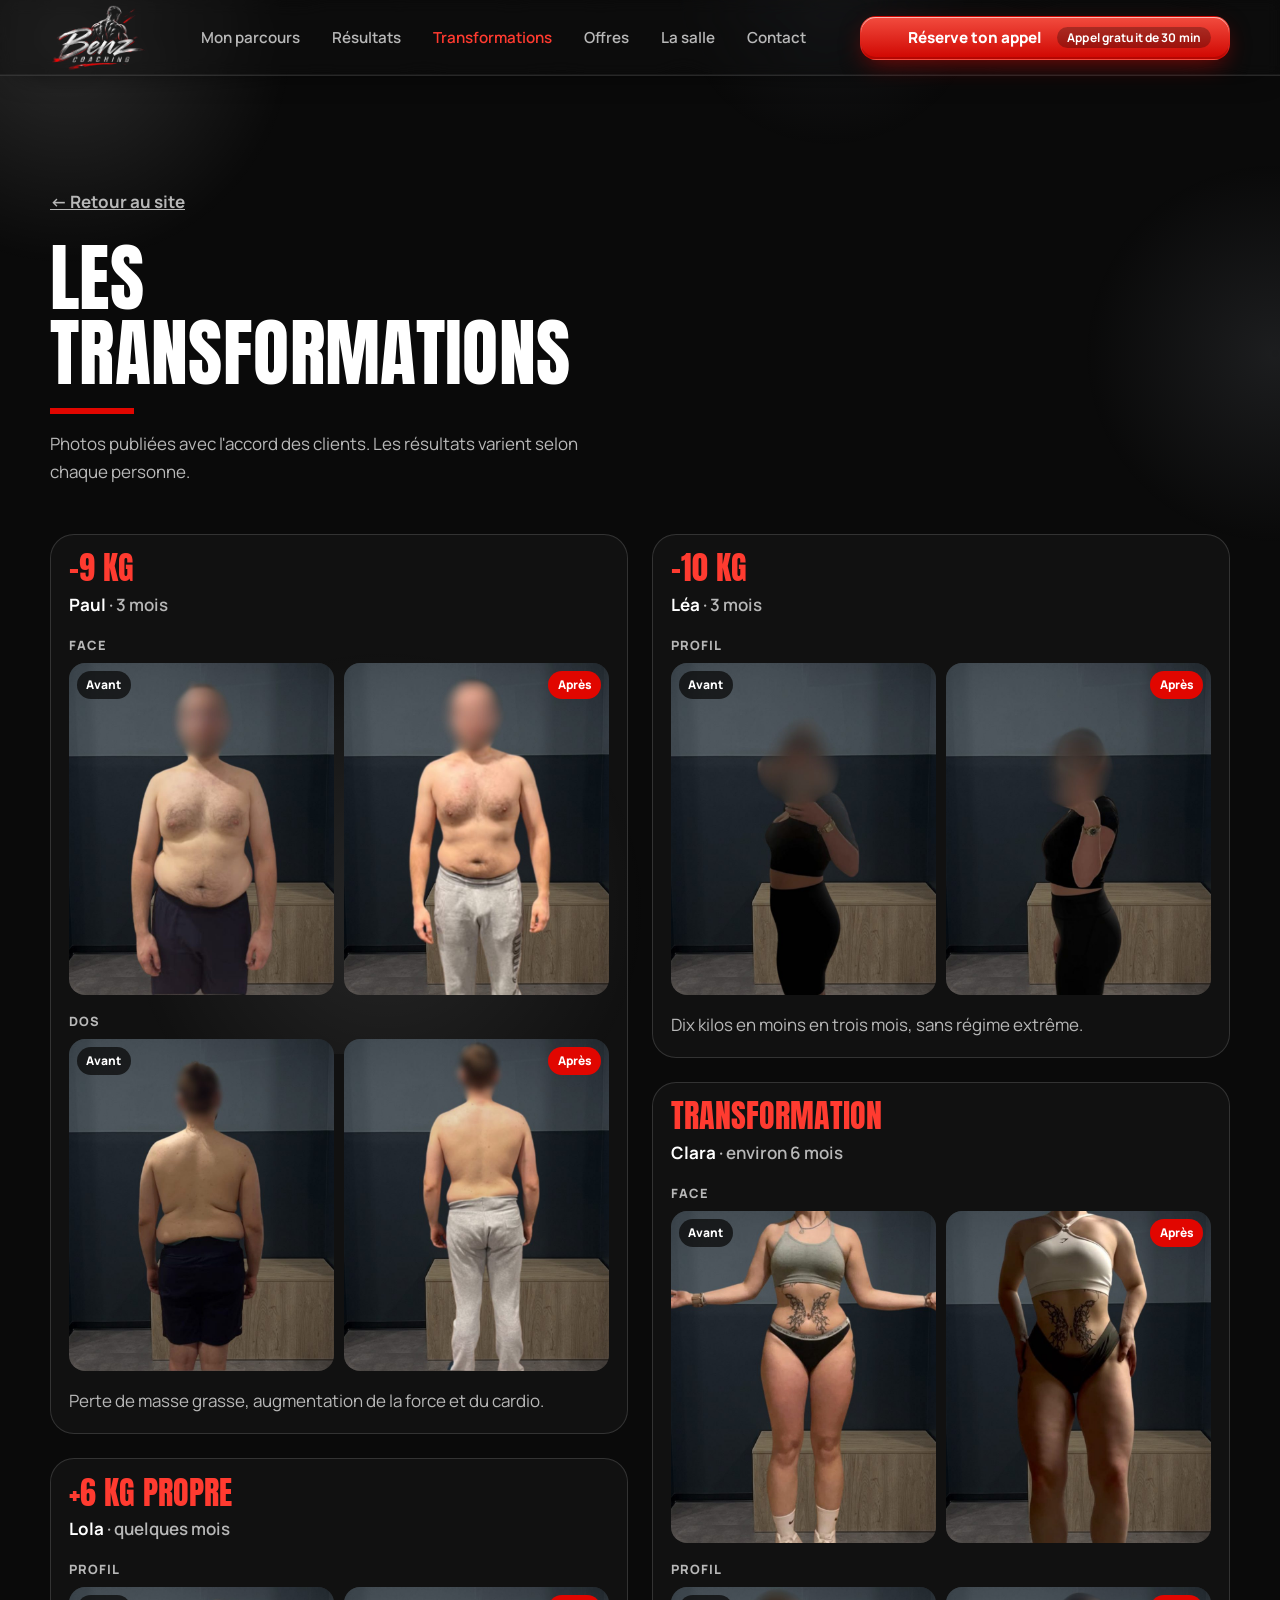
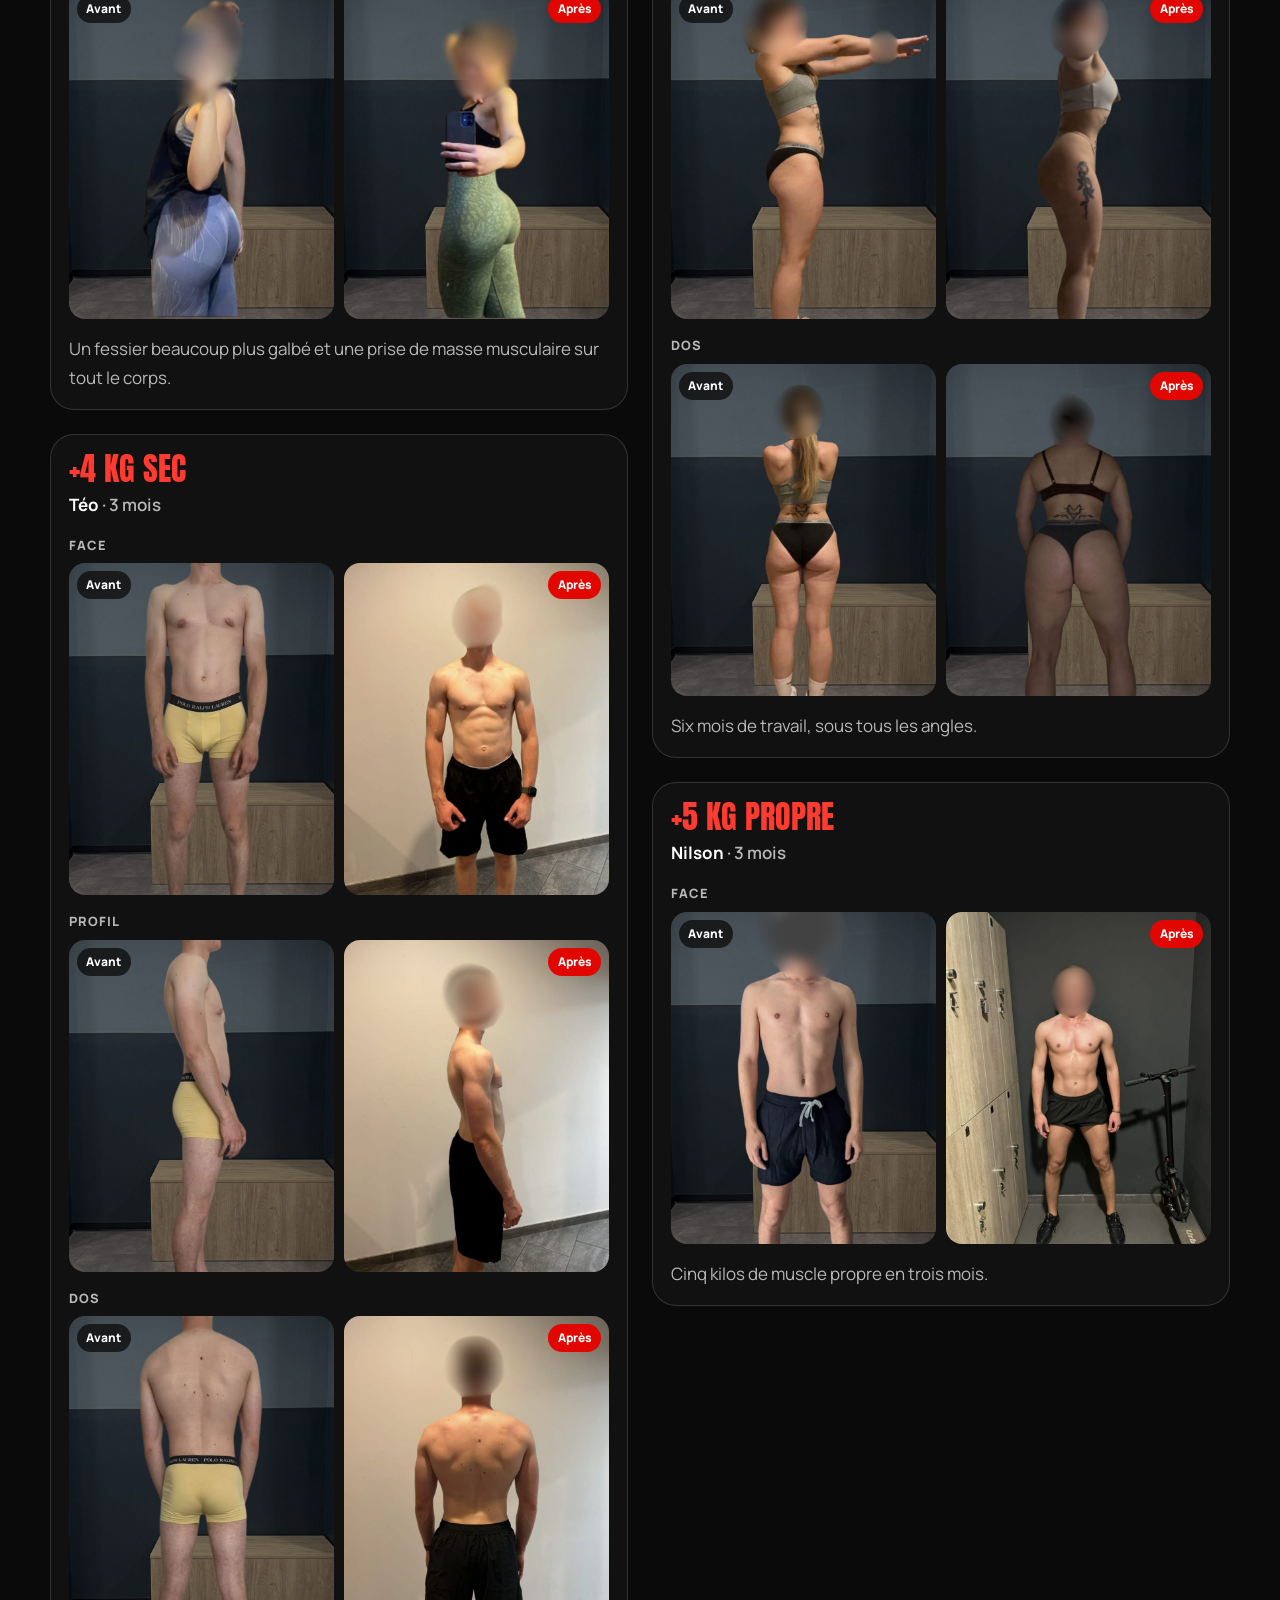
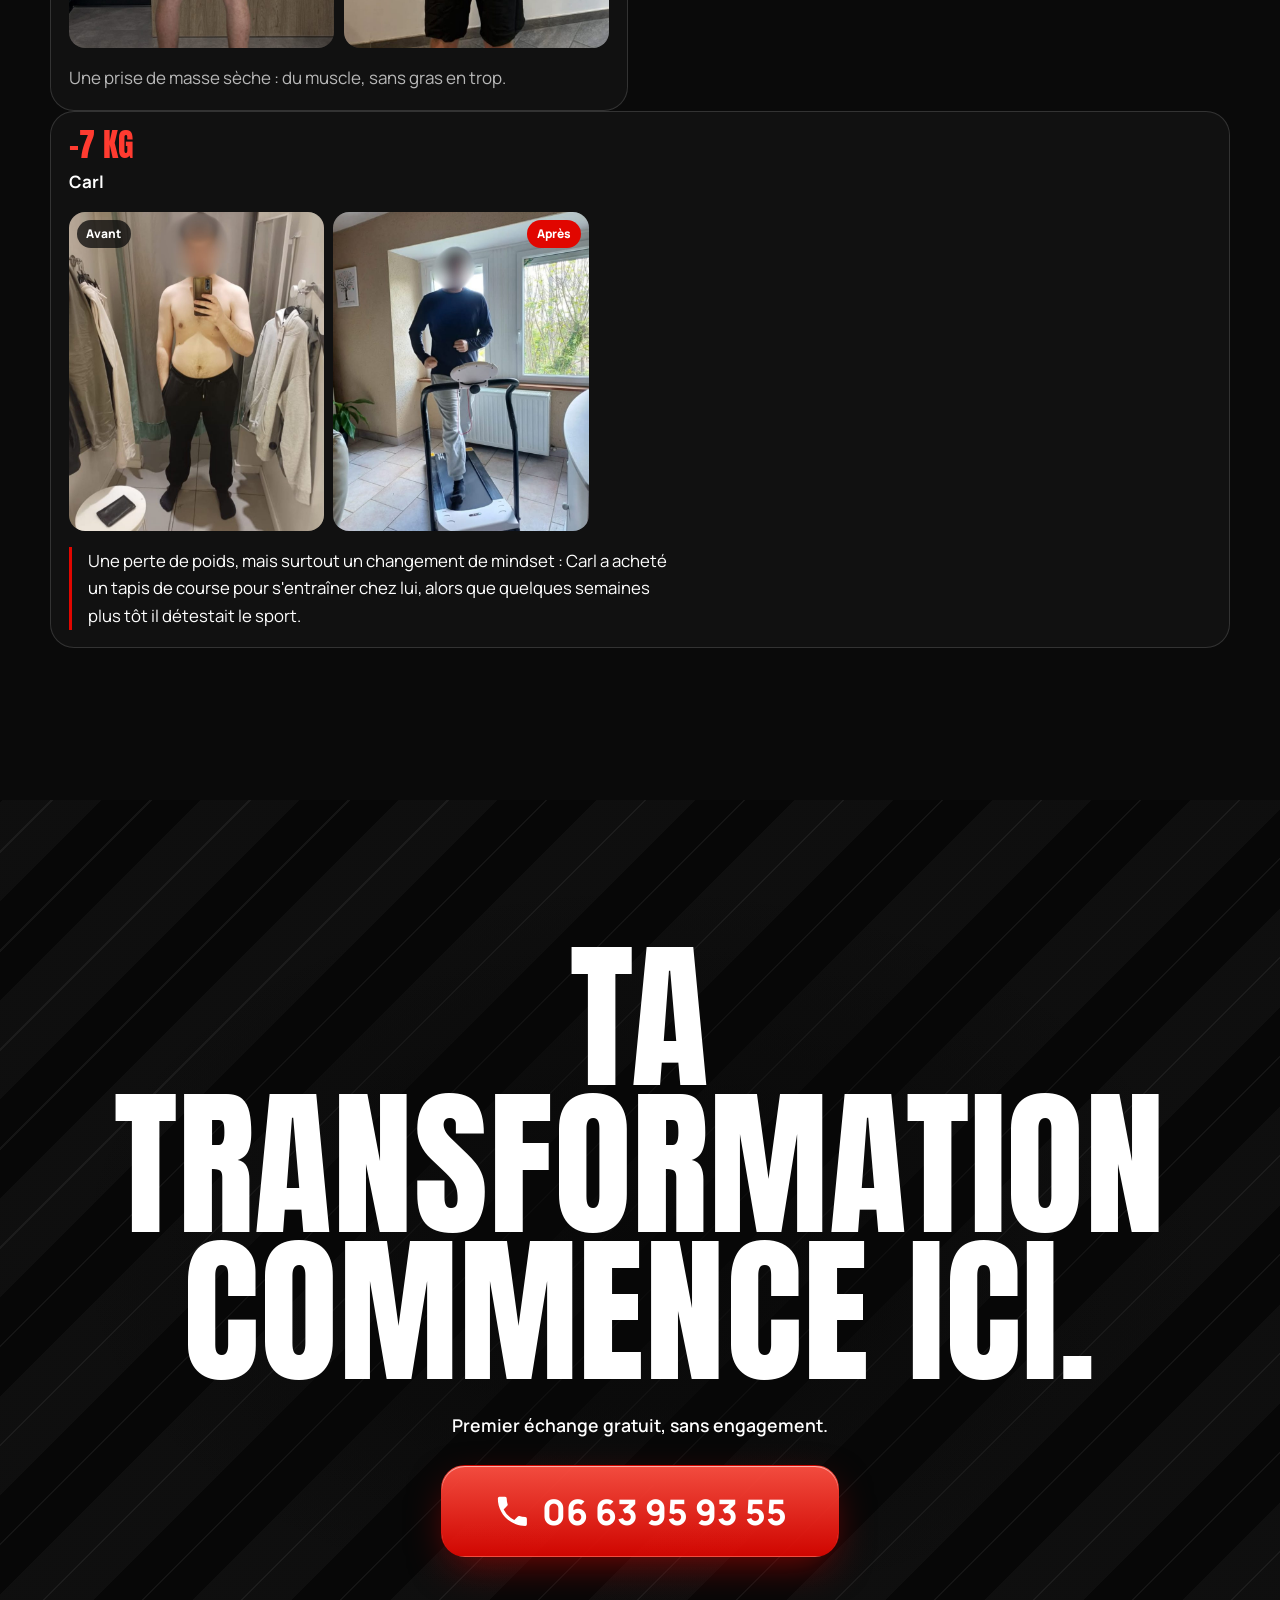
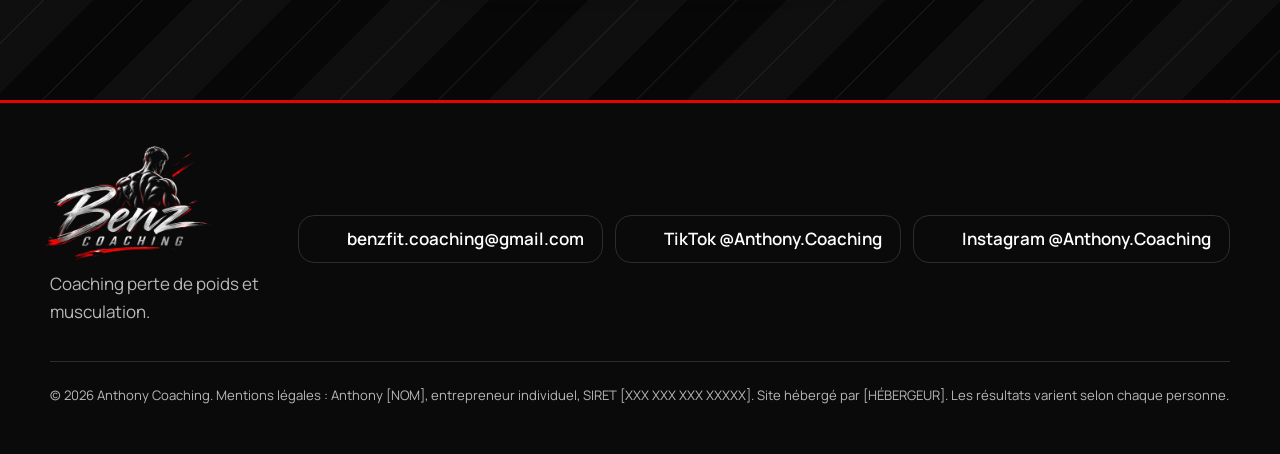
==== transformations.html @ 9894f6de "Ajoute la page Transformations, 4 sliders sur l'accueil et le lien dans le menu Co-Authored-By: Clau" ====
<!DOCTYPE html>
<html lang="fr">
<head>
  <meta charset="utf-8">
  <meta name="viewport" content="width=device-width, initial-scale=1, viewport-fit=cover">

  <!-- ============================================================
       TODO (PERSONNALISATION) — où modifier quoi :
       1. Téléphone, handles réseaux, chiffres, nom de domaine : js/main.js (objet CONFIG)
          + les liens tel: de ce fichier contiennent +33663959355 (rechercher/remplacer).
       2. Textes, avis, offres, prix : ce fichier, blocs marqués "TODO".
       3. Couleurs / polices : variables en haut de css/style.css.
       ============================================================ -->

  <!-- TODO: titre et description SEO (ville, spécialité) -->
  <title>Transformations — Anthony Coaching</title>
  <meta name="description" content="Avant / après des clients d'Anthony Coaching : résultats réels, durée et parcours de chacun.">
  <meta name="theme-color" content="#0A0A0A">

  <!-- TODO: remplacer par l'URL réelle du site -->
  <link rel="canonical" href="https://www.example.com/transformations.html">
  <meta property="og:type" content="website">
  <meta property="og:locale" content="fr_FR">
  <meta property="og:title" content="Anthony Coaching — Perds le poids, garde le résultat">
  <meta property="og:description" content="Coaching perte de poids : programme, nutrition, suivi hebdo. Appelle Anthony.">
  <meta property="og:image" content="https://www.example.com/assets/logo.png">
  <meta name="twitter:card" content="summary_large_image">

  <link rel="preconnect" href="https://fonts.googleapis.com">
  <link rel="preconnect" href="https://fonts.gstatic.com" crossorigin>
  <link href="https://fonts.googleapis.com/css2?family=Anton&family=Manrope:wght@400;500;600;700;800&display=swap" rel="stylesheet">
  <link rel="icon" type="image/png" sizes="32x32" href="assets/favicon-32.png">
  <link rel="icon" type="image/png" sizes="64x64" href="assets/favicon-64.png">
  <link rel="apple-touch-icon" href="assets/apple-touch-icon.png">
  <link rel="stylesheet" href="css/style.css">
</head>
<body>
<svg width="0" height="0" style="position:absolute" aria-hidden="true" focusable="false"><filter id="liquid" x="0" y="0" width="100%" height="100%" color-interpolation-filters="sRGB"><feTurbulence type="fractalNoise" baseFrequency="0.012 0.018" numOctaves="2" seed="7" result="n"/><feGaussianBlur in="n" stdDeviation="2" result="nb"/><feDisplacementMap in="SourceGraphic" in2="nb" scale="38" xChannelSelector="R" yChannelSelector="G"/></filter></svg>

  <!-- Sprite d'icônes SVG (une seule famille, trait 2px) -->
  <svg width="0" height="0" style="position:absolute" aria-hidden="true" focusable="false">
    <symbol id="i-phone" viewBox="0 0 24 24"><path fill="currentColor" d="M6.6 10.8a15.1 15.1 0 0 0 6.6 6.6l2.2-2.2a1 1 0 0 1 1-.25c1.1.37 2.3.57 3.6.57a1 1 0 0 1 1 1V20a1 1 0 0 1-1 1C10.6 21 3 13.4 3 4a1 1 0 0 1 1-1h3.5a1 1 0 0 1 1 1c0 1.3.2 2.5.57 3.6a1 1 0 0 1-.25 1z"/></symbol>
    <symbol id="i-star" viewBox="0 0 24 24"><path fill="currentColor" d="m12 2.5 2.9 6.1 6.6.8-4.9 4.6 1.3 6.6L12 17.2 6.1 20.6l1.3-6.6L2.5 9.4l6.6-.8z"/></symbol>
    <symbol id="i-mail" viewBox="0 0 24 24"><g fill="none" stroke="currentColor" stroke-width="2" stroke-linejoin="round"><rect x="3" y="5" width="18" height="14" rx="3"/><path d="m4 7 8 6 8-6"/></g></symbol>
    <symbol id="i-tiktok" viewBox="0 0 24 24"><path fill="currentColor" d="M16.6 3c.3 2.4 1.7 3.9 4 4.1v3.2c-1.5.1-2.9-.4-4-1.2v6.2c0 3.2-2.4 5.7-5.6 5.7A5.6 5.6 0 0 1 5.4 15.4c0-3.5 3-6.1 6.4-5.6v3.3c-1.6-.5-3.1.6-3.1 2.2 0 1.3 1 2.3 2.3 2.3 1.4 0 2.4-1 2.4-2.5V3z"/></symbol>
    <symbol id="i-instagram" viewBox="0 0 24 24"><g fill="none" stroke="currentColor" stroke-width="2"><rect x="3" y="3" width="18" height="18" rx="5"/><circle cx="12" cy="12" r="4"/></g><circle cx="17.5" cy="6.5" r="1.2" fill="currentColor"/></symbol>
  </svg>

  <a class="skip" href="index.html#main">Aller au contenu</a>

  <!-- ===================== HEADER ===================== -->
  <header class="header" id="header">
    <div class="progress" id="progress" aria-hidden="true"></div>
    <div class="wrap header__in">
      <a class="logo" href="index.html#top" aria-label="Benz Coaching, retour en haut">
        <img src="assets/logo-crop.png" width="430" height="300" alt="Benz Coaching">
      </a>
      <nav class="nav" aria-label="Navigation principale">
        <a href="index.html#bio">Mon parcours</a>
        <a href="index.html#resultats">Résultats</a>
        <a href="transformations.html" aria-current="page">Transformations</a>
        <a href="index.html#offres">Offres</a>
        <a href="index.html#salle">La salle</a>
        <a href="index.html#contact">Contact</a>
      </nav>
      <!-- Numéro d'Anthony : 06 63 95 93 55 (aussi dans js/main.js, objet CONFIG) -->
      <a class="btn btn--primary btn--sm" href="tel:+33663959355" data-call aria-label="Réserve ton appel, appel gratuit de 30 minutes">
        <svg class="ico" aria-hidden="true"><use href="index.html#i-phone"/></svg>
        <span>Réserve ton appel</span>
        <span class="btn__chip">Appel gratuit de 30 min</span>
      </a>
      <button class="burger" id="burger" type="button" aria-label="Ouvrir le menu" aria-expanded="false" aria-controls="menu"><span></span><span></span></button>
    </div>
  </header>
  <nav class="menu" id="menu" aria-label="Menu mobile" hidden>
    <a href="index.html#bio">Mon parcours</a>
    <a href="index.html#resultats">Résultats</a>
    <a href="transformations.html" aria-current="page">Transformations</a>
    <a href="index.html#offres">Offres</a>
    <a href="index.html#salle">La salle</a>
    <a href="index.html#contact">Contact</a>
  </nav>


  <main id="main">
    <!-- Page générée par build_transformations.py : ne pas modifier à la main -->
    <section class="section ba-sec trpage">
      <div class="wrap">
        <a class="tr__back" href="index.html#resultats">&larr; Retour au site</a>
        <h1 class="section__title" data-reveal>Les transformations</h1>
        <p class="section__sub" data-reveal>Photos publiées avec l'accord des clients. Les résultats varient selon chaque personne.</p>
        <div class="trgrid">
          <article class="tr" data-reveal>
            <div class="tr__head">
              <p class="tr__res">-9 kg</p>
              <p class="tr__meta"><strong>Paul</strong> · 3 mois</p>
            </div>
            <div class="tr__pair">
              <p class="tr__view">Face</p>
              <div class="tr__row">
                <figure class="tr__ph"><img src="assets/transfo/paul-face_apres_paul2.jpg" width="800" height="1000" loading="lazy" alt="Paul avant (face)"><span class="tr__tag">Avant</span></figure>
                <figure class="tr__ph"><img src="assets/transfo/paul-face_apres_paul1.jpg" width="800" height="1000" loading="lazy" alt="Paul après (face)"><span class="tr__tag tr__tag--r">Après</span></figure>
              </div>
            </div>
            <div class="tr__pair">
              <p class="tr__view">Dos</p>
              <div class="tr__row">
                <figure class="tr__ph"><img src="assets/transfo/paul-dos_avant_paul1.jpg" width="800" height="1000" loading="lazy" alt="Paul avant (dos)"><span class="tr__tag">Avant</span></figure>
                <figure class="tr__ph"><img src="assets/transfo/paul-dos_avant_paul2.jpg" width="800" height="1000" loading="lazy" alt="Paul après (dos)"><span class="tr__tag tr__tag--r">Après</span></figure>
              </div>
            </div>
            <p class="tr__desc">Perte de masse grasse, augmentation de la force et du cardio.</p>
          </article>
          <article class="tr" data-reveal>
            <div class="tr__head">
              <p class="tr__res">+6 kg propre</p>
              <p class="tr__meta"><strong>Lola</strong> · quelques mois</p>
            </div>
            <div class="tr__pair">
              <p class="tr__view">Profil</p>
              <div class="tr__row">
                <figure class="tr__ph"><img src="assets/transfo/lola-avant.jpg" width="800" height="1000" loading="lazy" alt="Lola avant (profil)"><span class="tr__tag">Avant</span></figure>
                <figure class="tr__ph"><img src="assets/transfo/lola-apres.jpg" width="800" height="1000" loading="lazy" alt="Lola après (profil)"><span class="tr__tag tr__tag--r">Après</span></figure>
              </div>
            </div>
            <p class="tr__desc">Un fessier beaucoup plus galbé et une prise de masse musculaire sur tout le corps.</p>
          </article>
          <article class="tr" data-reveal>
            <div class="tr__head">
              <p class="tr__res">+4 kg sec</p>
              <p class="tr__meta"><strong>Téo</strong> · 3 mois</p>
            </div>
            <div class="tr__pair">
              <p class="tr__view">Face</p>
              <div class="tr__row">
                <figure class="tr__ph"><img src="assets/transfo/teo-avant2.jpg" width="800" height="1000" loading="lazy" alt="Téo avant (face)"><span class="tr__tag">Avant</span></figure>
                <figure class="tr__ph"><img src="assets/transfo/teo-apres3.jpg" width="800" height="1000" loading="lazy" alt="Téo après (face)"><span class="tr__tag tr__tag--r">Après</span></figure>
              </div>
            </div>
            <div class="tr__pair">
              <p class="tr__view">Profil</p>
              <div class="tr__row">
                <figure class="tr__ph"><img src="assets/transfo/teo-avant1.jpg" width="800" height="1000" loading="lazy" alt="Téo avant (profil)"><span class="tr__tag">Avant</span></figure>
                <figure class="tr__ph"><img src="assets/transfo/teo-apres2.jpg" width="800" height="1000" loading="lazy" alt="Téo après (profil)"><span class="tr__tag tr__tag--r">Après</span></figure>
              </div>
            </div>
            <div class="tr__pair">
              <p class="tr__view">Dos</p>
              <div class="tr__row">
                <figure class="tr__ph"><img src="assets/transfo/teo-avant3.jpg" width="800" height="1000" loading="lazy" alt="Téo avant (dos)"><span class="tr__tag">Avant</span></figure>
                <figure class="tr__ph"><img src="assets/transfo/teo-apres1.jpg" width="800" height="1000" loading="lazy" alt="Téo après (dos)"><span class="tr__tag tr__tag--r">Après</span></figure>
              </div>
            </div>
            <p class="tr__desc">Une prise de masse sèche : du muscle, sans gras en trop.</p>
          </article>
          <article class="tr" data-reveal>
            <div class="tr__head">
              <p class="tr__res">-10 kg</p>
              <p class="tr__meta"><strong>Léa</strong> · 3 mois</p>
            </div>
            <div class="tr__pair">
              <p class="tr__view">Profil</p>
              <div class="tr__row">
                <figure class="tr__ph"><img src="assets/transfo/lea-avant.jpg" width="800" height="1000" loading="lazy" alt="Léa avant (profil)"><span class="tr__tag">Avant</span></figure>
                <figure class="tr__ph"><img src="assets/transfo/lea-apres.jpg" width="800" height="1000" loading="lazy" alt="Léa après (profil)"><span class="tr__tag tr__tag--r">Après</span></figure>
              </div>
            </div>
            <p class="tr__desc">Dix kilos en moins en trois mois, sans régime extrême.</p>
          </article>
          <article class="tr" data-reveal>
            <div class="tr__head">
              <p class="tr__res">Transformation</p>
              <p class="tr__meta"><strong>Clara</strong> · environ 6 mois</p>
            </div>
            <div class="tr__pair">
              <p class="tr__view">Face</p>
              <div class="tr__row">
                <figure class="tr__ph"><img src="assets/transfo/clara-avant2.jpg" width="800" height="1000" loading="lazy" alt="Clara avant (face)"><span class="tr__tag">Avant</span></figure>
                <figure class="tr__ph"><img src="assets/transfo/clara-apres1.jpg" width="800" height="1000" loading="lazy" alt="Clara après (face)"><span class="tr__tag tr__tag--r">Après</span></figure>
              </div>
            </div>
            <div class="tr__pair">
              <p class="tr__view">Profil</p>
              <div class="tr__row">
                <figure class="tr__ph"><img src="assets/transfo/clara-avant3.jpg" width="800" height="1000" loading="lazy" alt="Clara avant (profil)"><span class="tr__tag">Avant</span></figure>
                <figure class="tr__ph"><img src="assets/transfo/clara-apres2.jpg" width="800" height="1000" loading="lazy" alt="Clara après (profil)"><span class="tr__tag tr__tag--r">Après</span></figure>
              </div>
            </div>
            <div class="tr__pair">
              <p class="tr__view">Dos</p>
              <div class="tr__row">
                <figure class="tr__ph"><img src="assets/transfo/clara-avant1.jpg" width="800" height="1000" loading="lazy" alt="Clara avant (dos)"><span class="tr__tag">Avant</span></figure>
                <figure class="tr__ph"><img src="assets/transfo/clara-apres3.jpg" width="800" height="1000" loading="lazy" alt="Clara après (dos)"><span class="tr__tag tr__tag--r">Après</span></figure>
              </div>
            </div>
            <p class="tr__desc">Six mois de travail, sous tous les angles.</p>
          </article>
          <article class="tr" data-reveal>
            <div class="tr__head">
              <p class="tr__res">+5 kg propre</p>
              <p class="tr__meta"><strong>Nilson</strong> · 3 mois</p>
            </div>
            <div class="tr__pair">
              <p class="tr__view">Face</p>
              <div class="tr__row">
                <figure class="tr__ph"><img src="assets/transfo/nilson-avant.jpg" width="800" height="1000" loading="lazy" alt="Nilson avant (face)"><span class="tr__tag">Avant</span></figure>
                <figure class="tr__ph"><img src="assets/transfo/nilson-apres.jpg" width="800" height="1000" loading="lazy" alt="Nilson après (face)"><span class="tr__tag tr__tag--r">Après</span></figure>
              </div>
            </div>
            <p class="tr__desc">Cinq kilos de muscle propre en trois mois.</p>
          </article>
          <article class="tr tr--feature" data-reveal>
            <div class="tr__head">
              <p class="tr__res">-7 kg</p>
              <p class="tr__meta"><strong>Carl</strong></p>
            </div>
            <div class="tr__pair">
              
              <div class="tr__row">
                <figure class="tr__ph"><img src="assets/transfo/carl-avant.jpg" width="800" height="1000" loading="lazy" alt="Carl avant (avant / après)"><span class="tr__tag">Avant</span></figure>
                <figure class="tr__ph"><img src="assets/transfo/carl-apres.jpg" width="800" height="1000" loading="lazy" alt="Carl après (avant / après)"><span class="tr__tag tr__tag--r">Après</span></figure>
              </div>
            </div>
            <p class="tr__desc">Une perte de poids, mais surtout un changement de mindset : Carl a acheté un tapis de course pour s&#x27;entraîner chez lui, alors que quelques semaines plus tôt il détestait le sport.</p>
          </article>
        </div>
      </div>
    </section>

    <section class="final" id="contact">
      <div class="wrap final__in">
        <h2 data-reveal>Ta transformation<br>commence ici.</h2>
        <p data-reveal>Premier échange gratuit, sans engagement.</p>
        <a class="btn btn--primary btn--xl" href="tel:+33663959355" data-call data-reveal>
          <svg class="ico" aria-hidden="true"><use href="#i-phone"/></svg>
          <span data-phone-label>06 63 95 93 55</span>
        </a>
      </div>
    </section>
  </main>

  <!-- ===================== FOOTER ===================== -->
  <footer class="footer">
    <div class="wrap footer__in">
      <div>
        <img class="footer__logo" src="assets/logo-crop.png" width="430" height="300" loading="lazy" alt="Benz Coaching">
        <p class="footer__muted">Coaching perte de poids et musculation.</p>
      </div>
      <ul class="social">
        <li><a href="mailto:benzfit.coaching@gmail.com"><svg class="ico" aria-hidden="true"><use href="index.html#i-mail"/></svg><span>benzfit.coaching@gmail.com</span></a></li>
        <li><a href="https://www.tiktok.com/@Anthony.Coaching" target="_blank" rel="noopener noreferrer"><svg class="ico" aria-hidden="true"><use href="index.html#i-tiktok"/></svg><span>TikTok @Anthony.Coaching</span></a></li>
        <li><a href="https://www.instagram.com/Anthony.Coaching" target="_blank" rel="noopener noreferrer"><svg class="ico" aria-hidden="true"><use href="index.html#i-instagram"/></svg><span>Instagram @Anthony.Coaching</span></a></li>
      </ul>
    </div>
    <div class="wrap footer__legal">
      <!-- TODO: mentions légales réelles (statut, SIRET, adresse, hébergeur) -->
      <p>© <span id="year">2026</span> Anthony Coaching. Mentions légales : Anthony [NOM], entrepreneur individuel, SIRET [XXX XXX XXX XXXXX]. Site hébergé par [HÉBERGEUR]. Les résultats varient selon chaque personne.</p>
    </div>
  </footer>

  <!-- Bouton d'appel flottant (mobile) -->
  <a class="fab" id="fab" href="tel:+33663959355" data-call aria-label="Appeler Anthony">
    <svg class="ico" aria-hidden="true"><use href="index.html#i-phone"/></svg>
    <span>Appeler</span>
  </a>

  <script src="js/main.js"></script>
</body>
</html>
---- css/style.css ----
/* ============================================================
   TODO (DA) : couleurs et polices modifiables ici
   ============================================================ */
:root {
  --red: #E10600;            /* aplats : texte blanc dessus (5:1) */
  --red-hot: #FF3B30;        /* texte et filets sur noir (5.8:1) */
  --red-deep: #B30500;
  --black: #0A0A0A;
  --ink: #141414;
  --panel: #1A1A1A;
  --line: rgba(255,255,255,.14);
  --white: #fff;
  --muted: #B8B8B8;           /* 9.6:1 sur #0A0A0A */
  --font-display: "Anton", "Impact", "Arial Narrow", sans-serif;
  --font-body: "Manrope", system-ui, -apple-system, "Segoe UI", sans-serif;
  --r-sm: 10px; --r-md: 16px; --r-lg: 24px; --r-pill: 999px;
  --header-h: 68px;
  --ease: cubic-bezier(.22,.8,.3,1);
}

*, *::before, *::after { box-sizing: border-box; }
html { scroll-behavior: smooth; scroll-padding-top: calc(var(--header-h) + 8px); -webkit-text-size-adjust: 100%; }
body { margin: 0; background: var(--black); color: var(--white); font: 400 1.0625rem/1.65 var(--font-body); overflow-x: hidden; }
img { display: block; max-width: 100%; height: auto; }
h1, h2, h3 { font-family: var(--font-display); font-weight: 400; line-height: 1.02; margin: 0; letter-spacing: .005em; text-transform: uppercase; }
p { margin: 0; }
a { color: inherit; }
ul { list-style: none; margin: 0; padding: 0; }
blockquote, figure, dl, dd { margin: 0; }
.ico { width: 1.25em; height: 1.25em; flex: none; }
.wrap { width: min(1180px, 100% - 2.5rem); margin-inline: auto; }
.center { text-align: center; margin-top: 3rem; }

:focus-visible { outline: 3px solid var(--white); outline-offset: 3px; box-shadow: 0 0 0 6px var(--black); border-radius: 6px; }
.skip { position: absolute; left: 1rem; top: -4rem; background: var(--red); color: #fff; padding: .7rem 1rem; border-radius: var(--r-sm); font-weight: 700; z-index: 100; }
.skip:focus { top: 1rem; }

/* ---------- Boutons ---------- */
.btn {
  --h: 52px;
  display: inline-flex; align-items: center; justify-content: center; gap: .6rem;
  min-height: var(--h); padding: 0 1.6rem; border-radius: var(--r-md);
  font: 800 1rem/1 var(--font-body); text-decoration: none; cursor: pointer; border: 1px solid transparent;
  touch-action: manipulation;
  transition: transform .2s var(--ease), box-shadow .2s var(--ease), background-color .2s, border-color .2s;
}
.btn--sm { --h: 44px; padding: 0 1.1rem; font-size: .95rem; }
.btn--lg { --h: 60px; padding: 0 2rem; font-size: 1.1rem; }
.btn--xl { --h: clamp(68px, 9vw, 92px); padding: 0 clamp(1.6rem, 5vw, 3.2rem); font-size: clamp(1.3rem, 4vw, 2.2rem); border-radius: var(--r-lg); }
.btn--xl .ico { width: 1.1em; height: 1.1em; }

.btn--primary {
  background: var(--red); color: #fff;
  box-shadow: inset 0 1px 0 rgba(255,255,255,.55), inset 0 -2px 0 rgba(0,0,0,.12), 0 1px 2px rgba(0,0,0,.5), 0 8px 20px -6px rgba(225,6,0,.35);
}
.btn--primary:hover { transform: translateY(-2px); background: #F01A0F; box-shadow: inset 0 1px 0 rgba(255,255,255,.6), inset 0 -2px 0 rgba(0,0,0,.12), 0 2px 4px rgba(0,0,0,.5), 0 16px 30px -8px rgba(225,6,0,.5); }
.btn--ghost { background: rgba(255,255,255,.06); color: var(--white); border-color: rgba(255,255,255,.28); box-shadow: 0 1px 2px rgba(0,0,0,.4), 0 6px 16px -8px rgba(0,0,0,.6); backdrop-filter: blur(4px); }
.btn--ghost:hover { transform: translateY(-2px); border-color: var(--white); background: rgba(255,255,255,.12); box-shadow: 0 2px 4px rgba(0,0,0,.4), 0 14px 26px -10px rgba(0,0,0,.7); }
.btn--dark { background: var(--black); color: #fff; box-shadow: inset 0 1px 0 rgba(255,255,255,.12), 0 1px 2px rgba(0,0,0,.4), 0 10px 22px -8px rgba(0,0,0,.55); }
.btn--dark:hover { transform: translateY(-2px); box-shadow: inset 0 1px 0 rgba(255,255,255,.16), 0 2px 4px rgba(0,0,0,.4), 0 20px 34px -10px rgba(0,0,0,.7); }
.btn:active { transform: translateY(0) scale(.98); transition-duration: .08s; }
.btn--dark:focus-visible { outline-color: var(--black); box-shadow: 0 0 0 6px #fff; }

/* ---------- Header ---------- */
.header { position: sticky; top: 0; z-index: 50; height: var(--header-h); background: rgba(10,10,10,.72); backdrop-filter: blur(14px); -webkit-backdrop-filter: blur(14px); border-bottom: 1px solid transparent; transition: border-color .25s, background-color .25s; }
.header.is-stuck { background: rgba(10,10,10,.92); border-color: var(--line); }
.header__in { height: 100%; display: flex; align-items: center; justify-content: space-between; gap: 1rem; }
.logo { display: flex; align-items: center; gap: .65rem; text-decoration: none; }
.logo__mark { display: grid; place-items: center; width: 36px; height: 36px; background: var(--red); color: #fff; font: 400 1.4rem/1 var(--font-display); border-radius: 9px; transform: rotate(-6deg); }
.logo__text { font: 400 1.35rem/1 var(--font-display); text-transform: uppercase; letter-spacing: .03em; }
.nav { display: none; gap: 2rem; }
.nav a { text-decoration: none; font-weight: 600; font-size: .95rem; color: var(--muted); padding: .5rem 0; position: relative; transition: color .2s; }
.nav a::after { content: ""; position: absolute; left: 0; right: 0; bottom: 0; height: 2px; background: var(--red-hot); transform: scaleX(0); transform-origin: left; transition: transform .25s var(--ease); }
.nav a:hover { color: var(--white); }
.nav a:hover::after { transform: scaleX(1); }

/* ---------- Hero ---------- */
.hero { position: relative; margin-top: calc(var(--header-h) * -1); min-height: 100svh; display: flex; align-items: flex-end; overflow: hidden; isolation: isolate; }
.hero__media { position: absolute; inset: 0; z-index: -2; }
.hero__img { width: 100%; height: 100%; object-fit: cover; object-position: 62% 40%; transform: scale(1.12); will-change: transform; }
.hero__shade { position: absolute; inset: 0; z-index: -1; background:
  linear-gradient(0deg, rgba(10,10,10,.95) 0%, rgba(10,10,10,.6) 40%, rgba(10,10,10,.2) 100%),
  linear-gradient(90deg, rgba(10,10,10,.7), rgba(10,10,10,0) 65%); }
.hero__in { padding: calc(var(--header-h) + 3rem) 0 2.5rem; }
.hero__title { font-size: clamp(3rem, min(13.5vw, 13vh), 8rem); line-height: 1.02; }
.y { color: #FF1414; }
.hero__sub { margin-top: 1.5rem; max-width: 34rem; font-size: clamp(1.05rem, 2.4vw, 1.25rem); color: #E6E6E6; }
.hero__cta { margin-top: 2rem; display: flex; flex-wrap: wrap; gap: .85rem; }
.hero__cta .btn { flex: 1 1 15rem; }

.proof { margin-top: 2.5rem; padding-top: 1.4rem; border-top: 1px solid var(--line); display: grid; gap: 1.1rem; }
.proof__score { display: flex; align-items: center; flex-wrap: wrap; gap: .3rem .7rem; font-size: .95rem; color: #D6D6D6; }
.proof__score strong { color: var(--white); }
.stars { display: inline-flex; gap: 2px; color: var(--red-hot); }
.stars svg { width: 16px; height: 16px; }
.mini { padding-left: 1rem; border-left: 2px solid var(--red-hot); }
.mini blockquote { font-weight: 500; font-size: .95rem; line-height: 1.45; color: #fff; }
.mini figcaption { margin-top: .15rem; font-size: .82rem; color: var(--muted); }

/* ---------- Sections ---------- */
.section { padding: clamp(4.5rem, 10vw, 8rem) 0; }
.section__title { font-size: clamp(2.4rem, 7vw, 4.6rem); max-width: 16ch; }
.section__sub { margin-top: 1rem; max-width: 34rem; color: var(--muted); }

/* Bio */
.bio.alt, .bio { position: relative; isolation: isolate; overflow: hidden; background: #0a0a0a; }
.bio__grid { display: grid; gap: 3.5rem; align-items: center; }
/* Portrait sans cadre : fondu dans le décor, le texte passe par-dessus */
.bio__photo { position: absolute; z-index: -1; top: 0; right: 0; width: 100%; aspect-ratio: 800 / 1029; max-height: 100%; pointer-events: none; }
.frame { position: absolute; inset: 0; }
.frame img { width: 100%; height: 100%; object-fit: cover; object-position: 50% 0; opacity: .6; image-rendering: auto;
  -webkit-mask-image: linear-gradient(to bottom, transparent 0, #000 10%, #000 48%, transparent 96%), linear-gradient(to right, transparent 0, #000 22%, #000 78%, transparent 100%);
          mask-image: linear-gradient(to bottom, transparent 0, #000 10%, #000 48%, transparent 96%), linear-gradient(to right, transparent 0, #000 22%, #000 78%, transparent 100%);
  -webkit-mask-composite: source-in; mask-composite: intersect; }
.bio__text { padding-top: clamp(11rem, 62vw, 20rem); }
.bio__text h2 { font-size: clamp(2.2rem, 5.6vw, 3.8rem); max-width: 17ch; }
.lead { margin-top: 1.4rem; font-size: 1.15rem; color: #E6E6E6; max-width: 38rem; }
.pillars { margin-top: 2.2rem; display: grid; gap: 1.4rem; max-width: 38rem; }
.pillars > div { padding-left: 1.1rem; border-left: 3px solid var(--red-hot); }
.pillars dt { font: 800 1.05rem/1.2 var(--font-body); margin-bottom: .2rem; }
.pillars dd { color: var(--muted); }
.stats { margin-top: 2.6rem; display: grid; grid-template-columns: repeat(3, 1fr); gap: 1rem; padding-top: 1.8rem; border-top: 1px solid var(--line); }
.stats__n { display: block; font: 400 clamp(2.2rem, 8vw, 3.6rem)/1 var(--font-display); color: var(--red-hot); font-variant-numeric: tabular-nums; }
.stats__l { display: block; margin-top: .35rem; font-size: .88rem; color: var(--muted); line-height: 1.3; }

/* Avis */
.reviews { background: var(--black); }
.rgrid { margin-top: 3rem; display: grid; gap: 1rem; }
.review { background: var(--panel); border: 1px solid var(--line); border-radius: var(--r-lg); padding: 1.6rem; display: flex; flex-direction: column; transition: transform .25s var(--ease), border-color .25s; }
.review:hover { transform: translateY(-3px); border-color: rgba(225,6,0,.5); }
.review__res { font: 400 clamp(2.4rem, 7vw, 3.2rem)/1 var(--font-display); color: var(--red-hot); }
.review__time { color: var(--muted); font-size: .9rem; margin: .2rem 0 .9rem; }
.review blockquote { margin-top: .8rem; color: #EDEDED; }
.review__who { margin-top: auto; padding-top: 1.2rem; font-weight: 700; font-size: .95rem; }
.review--big { background: var(--red); color: #fff; border-color: var(--red); }
.review--big:hover { border-color: var(--red); }
.review--big .review__res { color: #fff; font-size: clamp(4.5rem, 16vw, 8rem); }
.review--big .review__time { color: rgba(255,255,255,.85); font-weight: 600; }
.review--big .stars { color: #fff; }
.review--big blockquote { color: #fff; font-size: 1.12rem; font-weight: 500; }

/* Offres */
.offers { background: var(--ink); }
.ogrid { margin-top: 3rem; display: grid; gap: 1rem; }
.offer { display: flex; flex-direction: column; gap: .9rem; padding: 1.8rem 1.6rem; background: var(--panel); border: 1px solid var(--line); border-radius: var(--r-lg); transition: border-color .25s; }
.offer:hover { border-color: rgba(225,6,0,.5); }
.offer h3 { font-size: 1.9rem; }
.offer p { color: var(--muted); }
.offer .btn { margin-top: auto; align-self: flex-start; }
.offer ul { display: grid; gap: .6rem; margin: .4rem 0 1rem; }
.offer li { position: relative; padding-left: 1.5rem; }
.offer li::before { content: ""; position: absolute; left: 0; top: .7em; width: .8rem; height: 2px; background: #fff; }
.offer--main { background: var(--red); color: #fff; border-color: var(--red); box-shadow: 0 30px 60px -24px rgba(225,6,0,.5); }
.offer--main:hover { border-color: var(--red); }
.offer--main h3 { font-size: clamp(2.6rem, 8vw, 4rem); }
.offer--main p { color: rgba(255,255,255,.9); font-size: 1.1rem; font-weight: 500; }
.inc__title { margin-top: 4.5rem; font-size: clamp(1.8rem, 4.5vw, 2.6rem); }
.inc { margin-top: 1.6rem; display: grid; gap: 1.4rem 3rem; }
.inc > div { padding-left: 1.1rem; border-left: 3px solid var(--red-hot); }
.inc dt { font-weight: 800; margin-bottom: .2rem; }
.inc dd { color: var(--muted); }

/* Avant / après */
.ba-sec { background: var(--black); }
.bagrid { margin-top: 3rem; display: grid; gap: 1.5rem; }
.ba__stage { position: relative; aspect-ratio: 4/5; border-radius: var(--r-lg); overflow: hidden; background: #202020; border: 1px solid var(--line); touch-action: pan-y; user-select: none; }
.ba__layer { position: absolute; inset: 0; display: grid; place-items: center; background: repeating-linear-gradient(-45deg, #1c1c1c 0 14px, #232323 14px 28px); }
.ba__layer img { position: absolute; inset: 0; width: 100%; height: 100%; object-fit: cover; }
.ba__layer img[data-missing] { visibility: hidden; }
.ba__before { clip-path: inset(0 calc(100% - var(--pos)) 0 0); }
.ba__ph { color: var(--muted); font-weight: 700; }
.ba__layer img:not([data-missing]) ~ .ba__ph { display: none; }
.ba__tag { position: absolute; top: 12px; padding: .3rem .7rem; border-radius: var(--r-pill); background: rgba(10,10,10,.8); font-size: .8rem; font-weight: 800; z-index: 2; }
.ba__tag--l { left: 12px; }
.ba__tag--r { right: 12px; background: var(--red); color: #fff; }
.ba__handle { position: absolute; top: 0; bottom: 0; left: var(--pos); width: 3px; margin-left: -1.5px; background: #fff; z-index: 2; pointer-events: none; }
.ba__handle::after { content: "\2194"; position: absolute; top: 50%; left: 50%; width: 44px; height: 44px; margin: -22px 0 0 -22px; display: grid; place-items: center; border-radius: 50%; background: var(--red); color: #fff; font-weight: 800; box-shadow: 0 6px 16px rgba(0,0,0,.5); }
.ba__range { position: absolute; inset: 0; width: 100%; height: 100%; margin: 0; opacity: 0; cursor: ew-resize; z-index: 3; }
.ba__stage:has(.ba__range:focus-visible) { outline: 3px solid var(--white); outline-offset: 3px; }
.ba figcaption { margin-top: .9rem; display: flex; justify-content: space-between; gap: 1rem; align-items: baseline; }
.ba figcaption strong { font: 400 1.6rem/1 var(--font-display); color: var(--red-hot); text-transform: uppercase; }
.ba figcaption span { color: var(--muted); font-weight: 600; }

/* Salle */
.gym { background: var(--black); }
.gym__grid { display: grid; gap: 2.5rem; align-items: center; }
.gym__photo img { width: 100%; aspect-ratio: 16/10; object-fit: cover; border-radius: var(--r-lg); box-shadow: 0 30px 60px -24px rgba(0,0,0,.8); }
.gym h2 { font-size: clamp(2.2rem, 5.6vw, 3.8rem); }
.gym__card { margin-top: 1.8rem; font-style: normal; background: var(--panel); border: 1px solid var(--line); border-radius: var(--r-lg); padding: 1.5rem; display: grid; gap: 1rem; justify-items: start; }
.gym__name { font: 400 1.5rem/1 var(--font-display); text-transform: uppercase; }
.gym__card ul { display: grid; gap: .55rem; width: 100%; }
.gym__card li { display: grid; grid-template-columns: 6.5rem 1fr; gap: .5rem; }
.gym__card li span { color: var(--muted); }
.gym__card a:not(.btn) { color: var(--red-hot); font-weight: 700; }

/* CTA final */
.final { min-height: 100svh; display: grid; place-items: center; background: var(--red); color: #fff; text-align: center; padding: 5rem 0; position: relative; overflow: hidden; }
.final::before { content: ""; position: absolute; inset: 0; background: repeating-linear-gradient(-45deg, transparent 0 28px, rgba(0,0,0,.09) 28px 56px); pointer-events: none; }
.final__in { position: relative; display: grid; justify-items: center; gap: 1.6rem; }
.final h2 { font-size: clamp(3.4rem, 14vw, 10rem); line-height: .92; }
.final p { max-width: 30rem; font-weight: 600; font-size: 1.1rem; }

/* Footer */
.footer { background: var(--black); border-top: 1px solid var(--line); padding: 3rem 0 6rem; }
.footer__in { display: grid; gap: 1.8rem; }
.footer__brand { font: 400 1.5rem/1 var(--font-display); text-transform: uppercase; }
.footer__muted { color: var(--muted); margin-top: .4rem; }
.social { display: flex; flex-wrap: wrap; gap: .75rem; }
.social a { display: inline-flex; align-items: center; gap: .6rem; min-height: 48px; padding: 0 1.1rem; border: 1px solid var(--line); border-radius: var(--r-md); text-decoration: none; font-weight: 600; transition: border-color .2s, transform .2s var(--ease), color .2s; }
.social a:hover { border-color: var(--red-hot); color: var(--red-hot); transform: translateY(-2px); }
.footer__legal { margin-top: 2.2rem; padding-top: 1.4rem; border-top: 1px solid var(--line); color: var(--muted); font-size: .82rem; line-height: 1.6; }

/* Bouton flottant mobile */
.fab { position: fixed; right: 1rem; bottom: calc(1rem + env(safe-area-inset-bottom)); z-index: 60; display: inline-flex; align-items: center; gap: .6rem; min-height: 56px; padding: 0 1.4rem; border-radius: var(--r-pill); background: var(--red); color: #fff; font-weight: 800; text-decoration: none; box-shadow: 0 2px 4px rgba(0,0,0,.4), 0 14px 30px -6px rgba(0,0,0,.7), 0 0 0 1px rgba(0,0,0,.2); transform: translateY(140%); transition: transform .35s var(--ease), box-shadow .2s; }
.fab.is-on { transform: none; }
.fab:active { transform: scale(.96); }

/* Reveal */
[data-reveal] { opacity: 0; transform: translateY(24px); transition: opacity .7s var(--ease), transform .7s var(--ease); transition-delay: var(--d, 0ms); }
[data-reveal].in { opacity: 1; transform: none; }
.btn[data-reveal].in { transition: opacity .7s var(--ease), transform .2s var(--ease), box-shadow .2s var(--ease), background-color .2s; }

/* ---------- Tablette / desktop ---------- */
@media (min-width: 760px) {
  .bagrid { grid-template-columns: repeat(2, 1fr); }
  .rgrid { grid-template-columns: repeat(2, 1fr); }
  .review--big { grid-row: span 2; }
  .ogrid { grid-template-columns: 1fr 1fr; }
  .offer--main { grid-column: 1 / -1; }
  .inc { grid-template-columns: 1fr 1fr; }
  .proof { grid-template-columns: auto 1fr 1fr; align-items: center; gap: 2.2rem; }
  .hero__cta .btn { flex: 0 0 auto; }
  .footer__in { grid-template-columns: 1fr auto; align-items: center; }
  .footer { padding-bottom: 3rem; }
  .fab { display: none; }
}
@media (min-width: 960px) {
  .gym__grid { grid-template-columns: 1.25fr 1fr; gap: 4rem; }
  .ogrid { grid-template-columns: 1.5fr 1fr 1fr; grid-template-rows: auto auto; }
  .offer--main { grid-column: 1; grid-row: 1 / span 2; }
  .offer:last-child { grid-column: 2 / -1; }
  .inc { grid-template-columns: repeat(4, 1fr); gap: 1.4rem 2rem; }
  :root { --header-h: 76px; }
  .bio__grid { grid-template-columns: 5fr 6fr; gap: 6rem; }
  .bio__grid { grid-template-columns: 1fr; min-height: 44rem; }
  .bio__photo { width: min(62%, 800px); aspect-ratio: auto; bottom: 0; max-height: none; }
  .frame img { opacity: .95; object-position: 50% 15%;
    -webkit-mask-image: linear-gradient(to right, transparent 0, #000 38%, #000 72%, transparent 100%), linear-gradient(to bottom, transparent 0, #000 14%, #000 82%, transparent 100%);
            mask-image: linear-gradient(to right, transparent 0, #000 38%, #000 72%, transparent 100%), linear-gradient(to bottom, transparent 0, #000 14%, #000 82%, transparent 100%);
    -webkit-mask-composite: source-in; mask-composite: intersect; }
  .bio__text { max-width: 36rem; padding-top: 0; }
  .rgrid { grid-template-columns: 1.3fr 1fr 1fr; }
  .review--big { grid-row: span 2; }
  .hero__in { padding-bottom: 3.5rem; }
}
@media (max-width: 380px) {
  .logo__text { font-size: 1.15rem; }
  .btn--sm span { display: none; }
  .btn--sm { padding: 0 .9rem; }
}

/* ---------- Mouvement signature ---------- */
.progress { position: absolute; left: 0; right: 0; bottom: -1px; height: 3px; background: var(--red-hot); transform-origin: left; transform: scaleX(var(--p, 0)); box-shadow: 0 0 12px rgba(255,59,48,.7); pointer-events: none; }

/* Titre du hero : chaque ligne monte depuis un masque */
.ln { display: block; overflow: hidden; padding-top: .14em; margin-top: -.14em; }
.ln > span { display: block; animation: rise .9s var(--ease) both; }
.ln:nth-child(2) > span { animation-delay: .12s; }
@keyframes rise { from { transform: translateY(105%); } to { transform: none; } }
.hero__sub, .hero__cta, .proof { animation: fadeup .8s var(--ease) both; }
.hero__sub { animation-delay: .35s; } .hero__cta { animation-delay: .48s; } .proof { animation-delay: .62s; }
@keyframes fadeup { from { opacity: 0; transform: translateY(18px); } to { opacity: 1; transform: none; } }

/* Bandeau défilant */
.marquee { position: relative; z-index: 5; background: var(--red); color: #fff; overflow: hidden; padding: .9rem 0; transform: rotate(-1.2deg) scale(1.03); margin: -1.4rem 0 -.2rem; box-shadow: 0 10px 40px rgba(225,6,0,.35); }
.marquee__track { display: flex; width: max-content; animation: slide 28s linear infinite; }
.marquee span { font: 400 clamp(1.3rem, 3.4vw, 2rem)/1 var(--font-display); text-transform: uppercase; letter-spacing: .04em; white-space: nowrap; padding-right: 3.2rem; position: relative; }
.marquee span::after { content: ""; position: absolute; right: 1.2rem; top: 50%; width: 12px; height: 12px; margin-top: -6px; background: #fff; transform: rotate(45deg); }
@keyframes slide { to { transform: translateX(-50%); } }

/* Reflet sur le bouton principal */
.btn--primary { position: relative; overflow: hidden; isolation: isolate; }
.btn--primary::after { content: ""; position: absolute; top: 0; bottom: 0; left: -60%; width: 40%; background: linear-gradient(100deg, transparent, rgba(255,255,255,.35), transparent); transform: skewX(-20deg); z-index: -1; transition: left .6s var(--ease); }
.btn--primary:hover::after { left: 130%; }
.btn--primary { box-shadow: inset 0 1px 0 rgba(255,255,255,.3), inset 0 -2px 0 rgba(0,0,0,.18), 0 1px 2px rgba(0,0,0,.5), 0 10px 24px -6px rgba(225,6,0,.55); }
.btn--primary:hover { background: #F01A0F; box-shadow: inset 0 1px 0 rgba(255,255,255,.35), inset 0 -2px 0 rgba(0,0,0,.18), 0 2px 4px rgba(0,0,0,.5), 0 18px 34px -8px rgba(225,6,0,.75); }

/* Filet rouge sous les titres de section */
.section__title::after { content: ""; display: block; width: 84px; height: 6px; margin-top: 1.1rem; background: var(--red); transform: scaleX(0); transform-origin: left; transition: transform .8s var(--ease) .35s; }
.section__title.in::after { transform: scaleX(1); }

/* Pulsation douce du bouton flottant quand il apparaît */
.fab.is-on { animation: pulse 2.4s ease-out 1s 3; }
@keyframes pulse { 0% { box-shadow: 0 0 0 0 rgba(225,6,0,.6), 0 14px 30px -6px rgba(0,0,0,.7); } 70%,100% { box-shadow: 0 0 0 18px rgba(225,6,0,0), 0 14px 30px -6px rgba(0,0,0,.7); } }


/* ============================================================
   PALETTE FINALE : rouge et noir dominants, blanc pour le texte
   (surcharge les règles précédentes)
   ============================================================ */
.alt { background: #111; }
.offers { background: var(--black); }
.hero__shade { background:
  linear-gradient(0deg, rgba(10,10,10,.95) 0%, rgba(10,10,10,.6) 40%, rgba(10,10,10,.25) 100%),
  linear-gradient(90deg, rgba(10,10,10,.7), rgba(10,10,10,0) 65%); }

.logo__mark { background: var(--red); color: #fff; }
.header.is-stuck { border-color: rgba(225,6,0,.45); }
.review--big .review__res, .review--big .stars { color: #fff; }

.marquee { background: var(--red); color: #fff; box-shadow: 0 10px 40px rgba(225,6,0,.4); }
.marquee span::after { background: #fff; }

.ba__tag--r { background: var(--red); color: #fff; }
.ba__handle::after { background: var(--red); color: #fff; }
.ba__handle { background: var(--red-hot); }

.review--big { background: var(--red); border-color: var(--red); color: #fff; }
.review--big:hover { border-color: var(--red); }
.review--big .review__time { color: rgba(255,255,255,.88); }
.review:hover { border-color: rgba(255,59,48,.6); }

.offer--main { background: var(--red); border-color: var(--red); color: #fff; box-shadow: 0 30px 60px -24px rgba(225,6,0,.55); }
.offer--main p { color: rgba(255,255,255,.92); }
.offer li::before { background: #fff; }
.inc > div { border-left-color: var(--red-hot); }
.offer:not(.offer--main):hover { border-color: rgba(255,59,48,.6); }

.gym__card { border-color: rgba(255,59,48,.35); }
.gym__card a:not(.btn) { color: var(--red-hot); text-decoration: none; }

.final { background: var(--red); color: #fff; }
.final::before { background: repeating-linear-gradient(-45deg, transparent 0 28px, rgba(0,0,0,.14) 28px 56px); }
.final h2 { text-shadow: 0 6px 0 rgba(0,0,0,.18); }
.final p, .final__mail { color: #fff; }
.final .btn--dark { box-shadow: inset 0 1px 0 rgba(255,255,255,.14), 0 2px 4px rgba(0,0,0,.4), 0 20px 40px -10px rgba(0,0,0,.7); }

.footer { border-top: 3px solid var(--red); }
.social a:hover { border-color: var(--red-hot); color: var(--red-hot); }

/* ---------- Mouvement réduit : version douce (fondus, pas de grands déplacements) ---------- */
@keyframes fade { from { opacity: 0; } to { opacity: 1; } }
@media (prefers-reduced-motion: reduce) {
  html { scroll-behavior: auto; }
  [data-reveal] { transform: none; }
  .hero__img { transform: none; }
  .fab.is-on { animation: none; }
  .ln > span, .hero__sub, .hero__cta, .proof { animation-name: fade; }
  .marquee__track { animation-duration: 45s; }
}

/* Libellés de secours (photos avant/après manquantes) */
.ba__ph { position: absolute; bottom: 1rem; font-size: .9rem; }
.ba__before .ba__ph { left: 1rem; }
.ba__after .ba__ph { right: 1rem; }

.final__mail { color: #E6E6E6; font-weight: 600; text-underline-offset: 4px; }
.final__mail:hover { color: #fff; }
.proof__score .sep { display: inline-block; width: 1px; height: .9em; background: var(--line); margin: 0 .5rem; vertical-align: middle; }

/* Pastille "Appel gratuit de 30 min" dans les boutons de réservation */
.btn__chip { margin-left: .35rem; padding: .3rem .65rem; border-radius: var(--r-pill); background: rgba(0,0,0,.28); color: #fff; font-size: .75rem; font-weight: 700; letter-spacing: .01em; white-space: nowrap; }
.btn--lg .btn__chip { font-size: .8rem; }
@media (max-width: 1099px) { .header .btn__chip { display: none; } }
@media (max-width: 420px) { .hero__cta .btn--primary { flex-wrap: wrap; row-gap: .35rem; padding-block: .6rem; } .hero__cta .btn__chip { margin-left: 0; } }

/* ============================================================
   OPTIMISATION MOBILE
   ============================================================ */
html { -webkit-tap-highlight-color: transparent; }
.header { padding-top: env(safe-area-inset-top); height: calc(var(--header-h) + env(safe-area-inset-top)); }
.hero { margin-top: calc((var(--header-h) + env(safe-area-inset-top)) * -1); }

/* Burger */
.burger { display: inline-grid; place-content: center; gap: 6px; width: 44px; height: 44px; margin-left: -.4rem; background: rgba(255,255,255,.08); border: 1px solid var(--line); border-radius: var(--r-md); cursor: pointer; }
.burger span { display: block; width: 20px; height: 2px; background: #fff; border-radius: 2px; transition: transform .25s var(--ease); }
.burger[aria-expanded="true"] span:first-child { transform: translateY(4px) rotate(45deg); }
.burger[aria-expanded="true"] span:last-child { transform: translateY(-4px) rotate(-45deg); }
.menu { position: fixed; inset: calc(var(--header-h) + env(safe-area-inset-top)) 0 auto 0; z-index: 49; display: grid; padding: .5rem 1.25rem 1.5rem; background: rgba(10,10,10,.97); backdrop-filter: blur(14px); border-bottom: 2px solid var(--red); }
.menu[hidden] { display: none; }
.menu a { padding: 1rem 0; font: 400 1.7rem/1 var(--font-display); text-transform: uppercase; text-decoration: none; border-bottom: 1px solid var(--line); }
.menu a:active { color: var(--red-hot); }
.menu-open { overflow: hidden; }
@media (min-width: 1100px) { .burger, .menu { display: none; } .nav { display: flex; } }
.nav a { white-space: nowrap; }
@media (min-width: 1100px) and (max-width: 1250px) { .nav { gap: 1.2rem; } }

/* Carrousels tactiles (avant/après et avis) */
@media (max-width: 759px) {
  .bagrid, .rgrid { display: flex; gap: .9rem; overflow-x: auto; scroll-snap-type: x mandatory; -webkit-overflow-scrolling: touch; margin-inline: -1.25rem; padding: 0 1.25rem 1rem; scrollbar-width: none; }
  .bagrid::-webkit-scrollbar, .rgrid::-webkit-scrollbar { display: none; }
  .bagrid > .ba { flex: 0 0 76%; scroll-snap-align: center; }
  .rgrid > .review { flex: 0 0 82%; scroll-snap-align: center; }
  .rgrid > .review--big { flex-basis: 88%; }
  .bagrid, .rgrid { scroll-padding-inline: 1.25rem; }
  .ba__stage { touch-action: pan-y; }
}

/* Pas d'effets de survol collés sur écran tactile */
@media (hover: none) {
  .btn:hover, .review:hover, .social a:hover, .offer:hover { transform: none; }
  .btn--primary:hover::after { left: -60%; }
}

/* Confort tactile */
@media (max-width: 759px) {
  .section { padding-block: 4rem; }
  .section__title { font-size: clamp(2.2rem, 11vw, 3rem); }
  .marquee { margin-top: -1rem; }
  .hero__cta .btn { width: 100%; }
}
html { overflow-x: clip; }

.marquee:hover .marquee__track { animation-play-state: paused !important; }

/* Logo image */
.logo img { height: 60px; width: auto; }
.footer__logo { height: 120px; width: auto; margin: -.5rem 0 .4rem -.5rem; }
@media (max-width: 380px) { .logo img { height: 52px; } }
@media (min-width: 960px) { .logo img { height: 68px; } }

/* ============================================================
   LIQUID GLASS  (bloc isolé : supprimer tout ce bloc pour revenir en arrière)
   ============================================================ */
:root {
  --glass-bg: linear-gradient(135deg, rgba(255,255,255,.10) 0%, rgba(255,255,255,.02) 40%, rgba(255,255,255,.01) 62%, rgba(255,255,255,.07) 100%);
  --glass-red: linear-gradient(135deg, rgba(255,72,56,.78) 0%, rgba(225,6,0,.6) 55%, rgba(255,70,52,.72) 100%);
  --glass-blur: blur(9px) saturate(2) brightness(1.08);
  --glass-edge: rgba(255,255,255,.28);
  --glass-shadow: inset 1.5px 1.5px 1px -.5px rgba(255,255,255,.75), inset -1.5px -1.5px 1px -.5px rgba(255,255,255,.3), inset 0 0 28px rgba(255,255,255,.06), 0 24px 44px -22px rgba(0,0,0,.8);
}

/* Halos rouges diffus : ce que le verre vient flouter */
body::before {
  content: ""; position: fixed; inset: -12vmax; z-index: -1; pointer-events: none;
  background:
    radial-gradient(26vmax 26vmax at 14% 16%, rgba(255,255,255,.13), transparent 68%),
    radial-gradient(22vmax 22vmax at 90% 42%, rgba(190,200,215,.10), transparent 68%),
    radial-gradient(30vmax 30vmax at 34% 88%, rgba(255,255,255,.09), transparent 68%),
    radial-gradient(18vmax 18vmax at 62% 12%, rgba(170,180,200,.08), transparent 68%);
  animation: glassdrift 22s ease-in-out infinite alternate;
}
@keyframes glassdrift { to { transform: translate3d(4vmax, -3vmax, 0) rotate(8deg) scale(1.08); } }
@media (prefers-reduced-motion: reduce) { body::before { animation: none; } }
.reviews, .offers, .ba-sec, .alt, .bio.alt { background: transparent; }

/* Surfaces vitrées */
.review, .offer, .mini, .inc li, .ba__stage, .proof {
  background: var(--glass-bg); border: 1px solid var(--glass-edge);
  -webkit-backdrop-filter: var(--glass-blur); backdrop-filter: var(--glass-blur);
  box-shadow: var(--glass-shadow);
}
.review, .offer { position: relative; overflow: hidden; }
/* reflet spéculaire en haut à gauche */
.review::before, .offer::before { content: ""; position: absolute; inset: 0; pointer-events: none; border-radius: inherit;
  background: radial-gradient(120% 70% at 0% 0%, rgba(255,255,255,.22), transparent 55%); mix-blend-mode: soft-light; }
.review > *, .offer > * { position: relative; }
.review--big, .offer--main { background: var(--glass-red); border-color: rgba(255,255,255,.38); box-shadow: var(--glass-shadow), 0 30px 60px -24px rgba(225,6,0,.6); }
.review:hover, .offer:hover { border-color: rgba(255,255,255,.34); }
.mini { padding: .8rem 1rem; border-radius: var(--r-md); border-left: 2px solid var(--red-hot); }
.proof { padding: 1.3rem; border-radius: var(--r-lg); border-top: 1px solid var(--glass-edge); }

/* Navigation, boutons, pastilles */
.header, .header.is-stuck { background: rgba(14,14,14,.45); -webkit-backdrop-filter: blur(22px) saturate(1.8); backdrop-filter: blur(22px) saturate(1.8);
  border-bottom: 1px solid rgba(255,255,255,.12); box-shadow: inset 0 -1px 0 rgba(255,255,255,.05), 0 10px 30px -18px rgba(0,0,0,.8); }
.btn--ghost { background: var(--glass-bg); border-color: var(--glass-edge); -webkit-backdrop-filter: var(--glass-blur); backdrop-filter: var(--glass-blur); box-shadow: var(--glass-shadow); }
.btn--ghost:hover { background: linear-gradient(135deg, rgba(255,255,255,.2), rgba(255,255,255,.08)); border-color: rgba(255,255,255,.5); }
.btn--primary { background: linear-gradient(180deg, rgba(255,80,66,.95), rgba(225,6,0,.92)); box-shadow: inset 0 1px 0 rgba(255,255,255,.6), inset 0 -2px 0 rgba(0,0,0,.14), 0 8px 24px -6px rgba(225,6,0,.55); }
.ba__tag { background: rgba(20,20,20,.4); -webkit-backdrop-filter: blur(12px) saturate(1.6); backdrop-filter: blur(12px) saturate(1.6); border: 1px solid var(--glass-edge); }
.ba__tag--r { background: var(--glass-red); }
.fab { background: var(--glass-red); border: 1px solid rgba(255,255,255,.4); -webkit-backdrop-filter: blur(16px) saturate(1.7); backdrop-filter: blur(16px) saturate(1.7);
  box-shadow: inset 0 1px 0 rgba(255,255,255,.5), 0 14px 30px -6px rgba(0,0,0,.7); }

/* Mobile : flou plus léger pour la fluidité */
@media (max-width: 759px) {
  :root { --glass-blur: blur(12px) saturate(1.5); }
  body::before { position: absolute; inset: 0; height: 100%; }
}
/* Navigateurs sans backdrop-filter : fond plus opaque */
@supports not ((backdrop-filter: blur(1px)) or (-webkit-backdrop-filter: blur(1px))) {
  .review, .offer, .mini, .proof, .header { background: rgba(28,28,28,.92); }
}

/* Réfraction liquide (Chrome/Edge) : déforme réellement ce qu'il y a derrière */
.review, .offer, .mini, .proof, .inc li, .btn--ghost, .header { -webkit-backdrop-filter: var(--glass-blur); }
@supports (backdrop-filter: url(#liquid)) {
  .review, .offer, .proof, .btn--ghost, .header { backdrop-filter: url(#liquid) blur(7px) saturate(2) brightness(1.08); }
}
@media (max-width: 759px) { body::before { animation: none; inset: 0; } }
body { overflow-x: clip; }

/* ---------- CTA final : noir + lignes diagonales (moins de rouge) ---------- */
.final { background: #070707; }
.final::before { background:
  repeating-linear-gradient(-45deg, transparent 0 34px, rgba(255,255,255,.055) 34px 36px, transparent 36px 70px),
  repeating-linear-gradient(-45deg, transparent 0 70px, rgba(255,255,255,.03) 70px 140px); }
.final::after { content: ""; position: absolute; inset: 0; pointer-events: none;
  background: radial-gradient(60% 55% at 50% 50%, rgba(7,7,7,.85), transparent 75%); }
.final__in { z-index: 1; }
.final h2 { text-shadow: none; }
.final .btn--primary { box-shadow: inset 0 1px 0 rgba(255,255,255,.55), 0 14px 40px -10px rgba(225,6,0,.55); }
.final__mail { color: var(--muted); }

/* Bouton vers la page transformations */
.ba__more { margin-top: 2.5rem; display: flex; justify-content: center; }

/* Page transformations (photos avant / après, sans slider) */
.trpage { padding-top: 7rem; }
.tr__back { display: inline-block; margin-bottom: 1.5rem; color: var(--muted); font-weight: 700; }
.tr__back:hover { color: var(--red-hot); }
.trgrid { align-items: start; margin-top: 3rem; display: grid; gap: 2rem 1.5rem; grid-template-columns: 1fr; }
@media (min-width: 900px) { .trgrid { grid-template-columns: repeat(2, 1fr); } }
.tr { padding: 1.1rem; border-radius: var(--r-lg); border: 1px solid var(--line); background: rgba(255,255,255,.03); }
.tr__head { margin-bottom: 1rem; }
.tr__res { font: 400 2rem/1 var(--font-display); color: var(--red-hot); text-transform: uppercase; }
.tr__meta { margin-top: .4rem; color: var(--muted); font-weight: 600; }
.tr__meta strong { color: var(--white); }
.tr__pair + .tr__pair { margin-top: 1rem; }
.tr__view { margin-bottom: .45rem; font-size: .8rem; font-weight: 800; letter-spacing: .08em; text-transform: uppercase; color: var(--muted); }
.tr__row { display: grid; grid-template-columns: 1fr 1fr; gap: .6rem; }
.tr__ph { position: relative; margin: 0; aspect-ratio: 4/5; border-radius: var(--r-md, 14px); overflow: hidden; background: repeating-linear-gradient(-45deg, #1c1c1c 0 14px, #232323 14px 28px); display: grid; place-items: center; }
.tr__ph img { position: absolute; inset: 0; width: 100%; height: 100%; object-fit: cover; z-index: 1; }
.tr__miss { color: var(--muted); font-weight: 700; font-size: .85rem; }
.tr__tag { position: absolute; top: 8px; left: 8px; z-index: 2; padding: .25rem .6rem; border-radius: var(--r-pill); background: rgba(10,10,10,.75); font-size: .75rem; font-weight: 800; }
.tr__tag--r { left: auto; right: 8px; background: var(--red); color: #fff; }
.tr__desc { margin-top: 1rem; color: var(--muted); }
.nav a[aria-current="page"] { color: var(--red-hot); }
.tr--feature { grid-column: 1 / -1; }
.tr--feature .tr__row { max-width: 520px; }
.tr--feature .tr__desc { max-width: 60ch; color: var(--white); font-size: 1.05rem; border-left: 3px solid var(--red); padding-left: 1rem; }
.tr__miss { z-index: 0; }
/* Grille en colonnes : pas de grands vides entre cartes de hauteurs différentes */
.trgrid { display: block; column-gap: 1.5rem; }
@media (min-width: 900px) { .trgrid { column-count: 2; } }
.tr { break-inside: avoid; margin-bottom: 1.5rem; }
.tr--feature { column-span: all; }
@media (min-width: 1100px) { .bagrid { grid-template-columns: repeat(4, 1fr); } }
.bagrid .ba figcaption { flex-direction: column; gap: .3rem; }
.bagrid .ba figcaption strong { font-size: 1.4rem; line-height: 1.1; }

/* Indice "glisse pour comparer" sur les sliders */
.ba__hint { position: absolute; left: 50%; bottom: 14px; transform: translateX(-50%); z-index: 2; padding: .4rem .85rem; border-radius: var(--r-pill); background: rgba(10,10,10,.78); color: #fff; font-size: .78rem; font-weight: 800; white-space: nowrap; pointer-events: none; animation: ba-hint 2s ease-in-out infinite; transition: opacity .3s; }
.ba__stage.is-used .ba__hint { opacity: 0; animation: none; }
@keyframes ba-hint { 0%, 100% { transform: translateX(-50%) scale(1); } 50% { transform: translateX(-50%) scale(1.06); } }
@media (prefers-reduced-motion: reduce) { .ba__hint { animation: none; } }
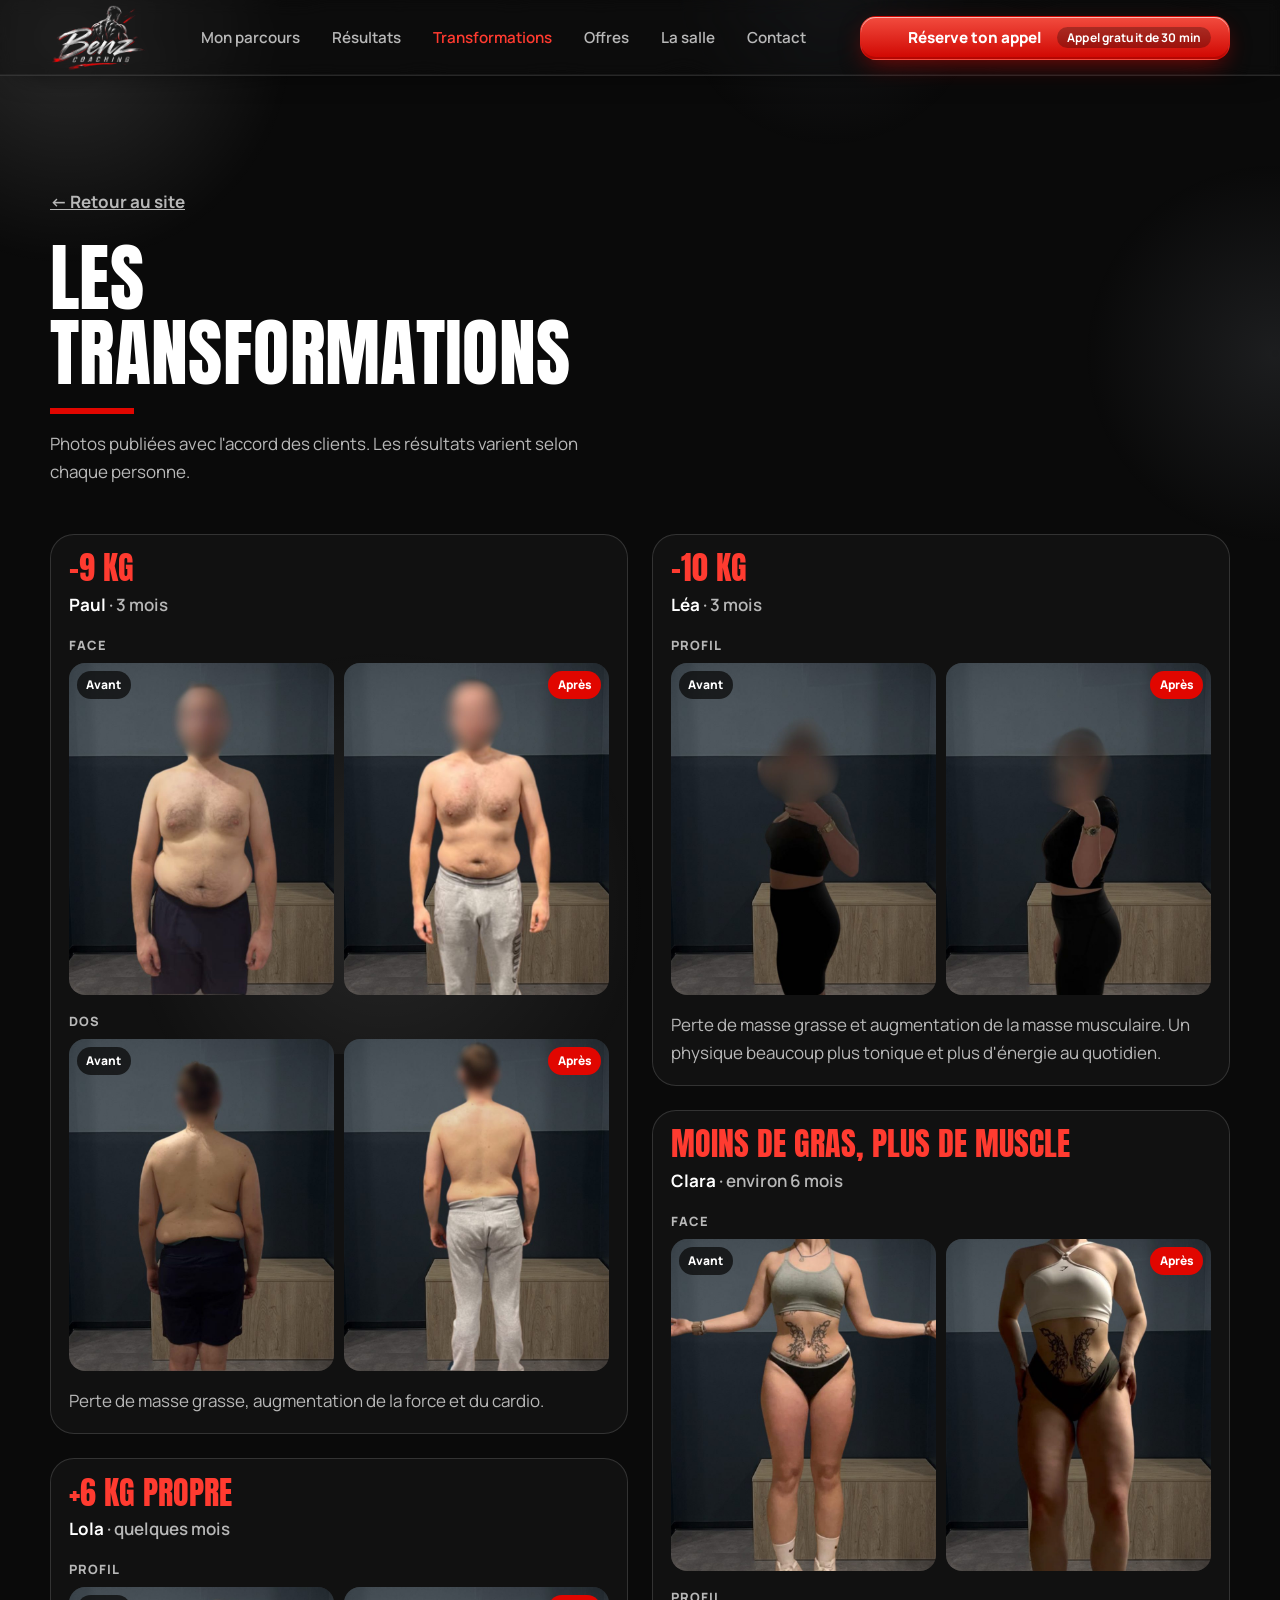
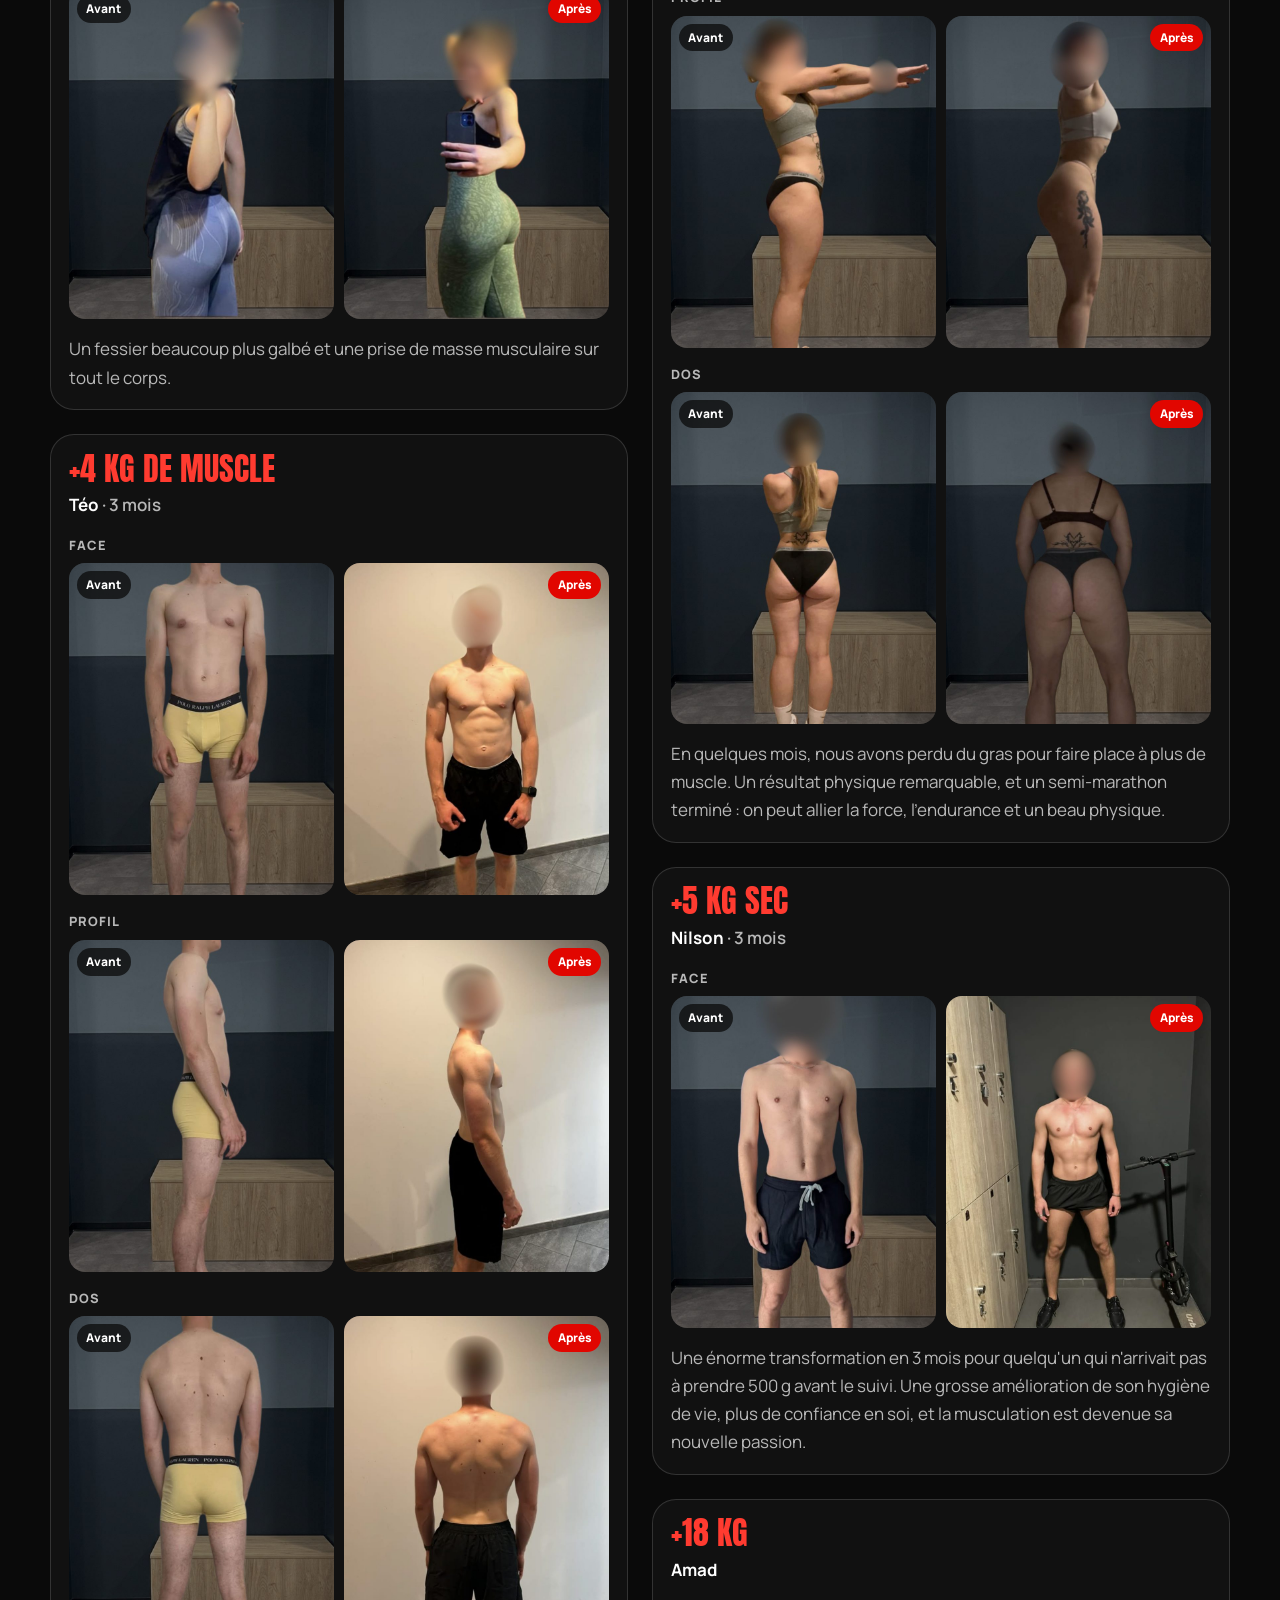
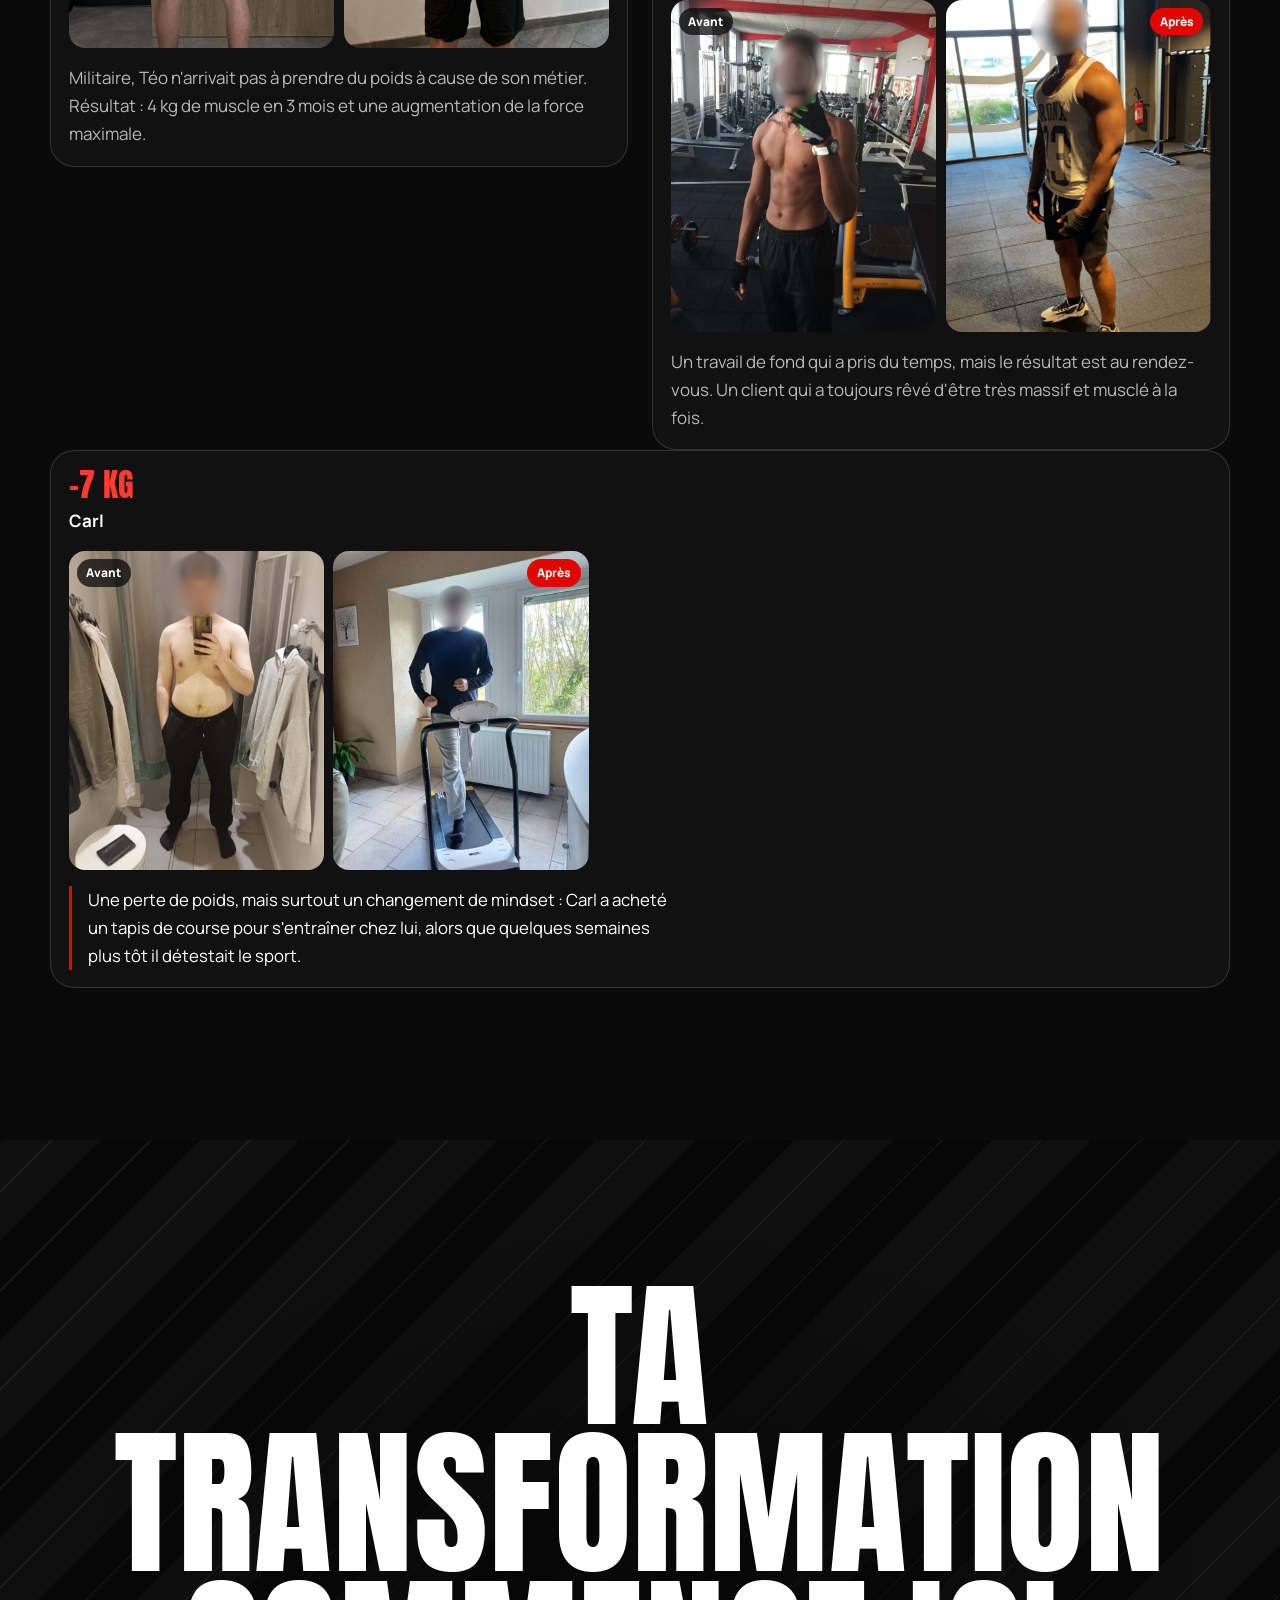
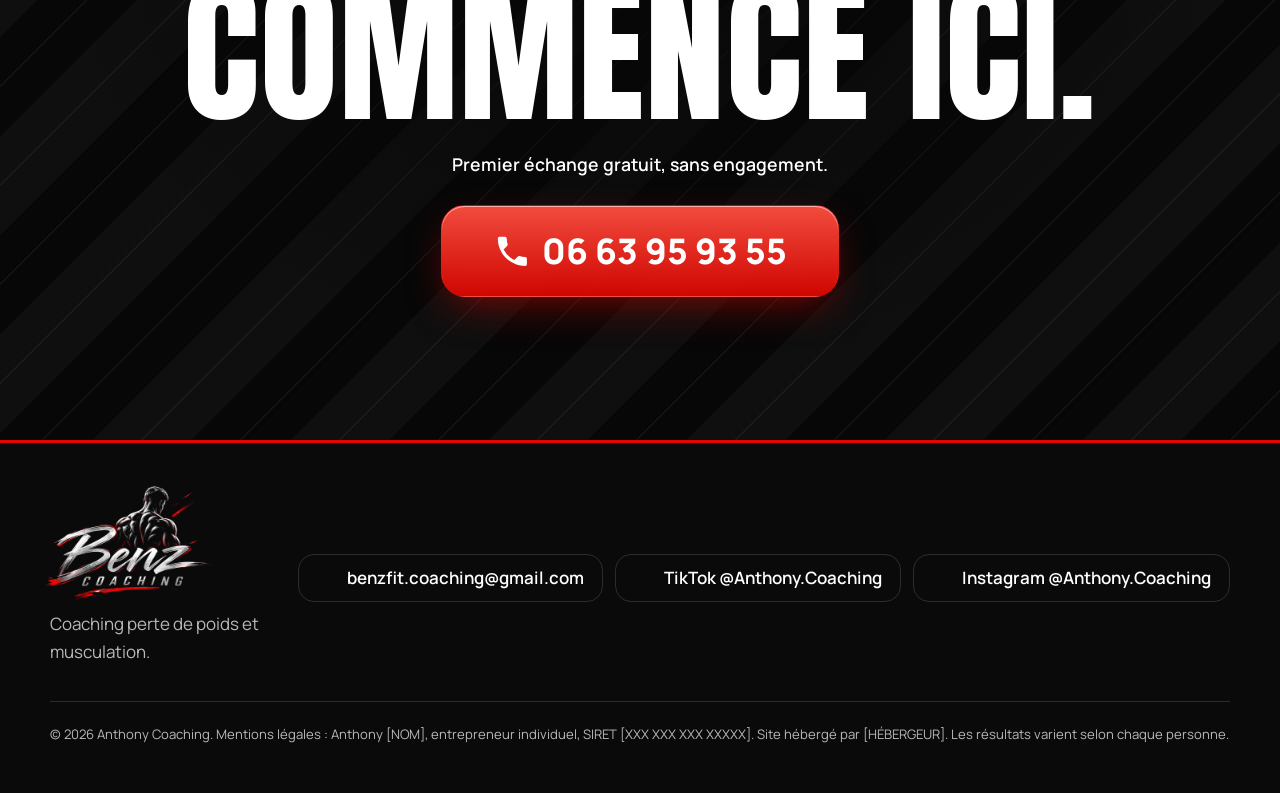
==== commit 370d55fb: "Ajoute la page Parcours avec chronologie cliquable, Amad et les textes des transformations Co-Author" ====
--- a/transformations.html
+++ b/transformations.html
@@ -83,7 +83,7 @@
 
 
   <main id="main">
-    <!-- Page générée par build_transformations.py : ne pas modifier à la main -->
+    <!-- Page générée par build_pages.py : ne pas modifier à la main -->
     <section class="section ba-sec trpage">
       <div class="wrap">
         <a class="tr__back" href="index.html#resultats">&larr; Retour au site</a>
@@ -127,7 +127,7 @@
           </article>
           <article class="tr" data-reveal>
             <div class="tr__head">
-              <p class="tr__res">+4 kg sec</p>
+              <p class="tr__res">+4 kg de muscle</p>
               <p class="tr__meta"><strong>Téo</strong> · 3 mois</p>
             </div>
             <div class="tr__pair">
@@ -151,7 +151,7 @@
                 <figure class="tr__ph"><img src="assets/transfo/teo-apres1.jpg" width="800" height="1000" loading="lazy" alt="Téo après (dos)"><span class="tr__tag tr__tag--r">Après</span></figure>
               </div>
             </div>
-            <p class="tr__desc">Une prise de masse sèche : du muscle, sans gras en trop.</p>
+            <p class="tr__desc">Militaire, Téo n&#x27;arrivait pas à prendre du poids à cause de son métier. Résultat : 4 kg de muscle en 3 mois et une augmentation de la force maximale.</p>
           </article>
           <article class="tr" data-reveal>
             <div class="tr__head">
@@ -165,11 +165,11 @@
                 <figure class="tr__ph"><img src="assets/transfo/lea-apres.jpg" width="800" height="1000" loading="lazy" alt="Léa après (profil)"><span class="tr__tag tr__tag--r">Après</span></figure>
               </div>
             </div>
-            <p class="tr__desc">Dix kilos en moins en trois mois, sans régime extrême.</p>
-          </article>
-          <article class="tr" data-reveal>
-            <div class="tr__head">
-              <p class="tr__res">Transformation</p>
+            <p class="tr__desc">Perte de masse grasse et augmentation de la masse musculaire. Un physique beaucoup plus tonique et plus d&#x27;énergie au quotidien.</p>
+          </article>
+          <article class="tr" data-reveal>
+            <div class="tr__head">
+              <p class="tr__res">Moins de gras, plus de muscle</p>
               <p class="tr__meta"><strong>Clara</strong> · environ 6 mois</p>
             </div>
             <div class="tr__pair">
@@ -193,11 +193,11 @@
                 <figure class="tr__ph"><img src="assets/transfo/clara-apres3.jpg" width="800" height="1000" loading="lazy" alt="Clara après (dos)"><span class="tr__tag tr__tag--r">Après</span></figure>
               </div>
             </div>
-            <p class="tr__desc">Six mois de travail, sous tous les angles.</p>
-          </article>
-          <article class="tr" data-reveal>
-            <div class="tr__head">
-              <p class="tr__res">+5 kg propre</p>
+            <p class="tr__desc">En quelques mois, nous avons perdu du gras pour faire place à plus de muscle. Un résultat physique remarquable, et un semi-marathon terminé : on peut allier la force, l&#x27;endurance et un beau physique.</p>
+          </article>
+          <article class="tr" data-reveal>
+            <div class="tr__head">
+              <p class="tr__res">+5 kg sec</p>
               <p class="tr__meta"><strong>Nilson</strong> · 3 mois</p>
             </div>
             <div class="tr__pair">
@@ -207,7 +207,21 @@
                 <figure class="tr__ph"><img src="assets/transfo/nilson-apres.jpg" width="800" height="1000" loading="lazy" alt="Nilson après (face)"><span class="tr__tag tr__tag--r">Après</span></figure>
               </div>
             </div>
-            <p class="tr__desc">Cinq kilos de muscle propre en trois mois.</p>
+            <p class="tr__desc">Une énorme transformation en 3 mois pour quelqu&#x27;un qui n&#x27;arrivait pas à prendre 500 g avant le suivi. Une grosse amélioration de son hygiène de vie, plus de confiance en soi, et la musculation est devenue sa nouvelle passion.</p>
+          </article>
+          <article class="tr" data-reveal>
+            <div class="tr__head">
+              <p class="tr__res">+18 kg</p>
+              <p class="tr__meta"><strong>Amad</strong></p>
+            </div>
+            <div class="tr__pair">
+              
+              <div class="tr__row">
+                <figure class="tr__ph"><img src="assets/transfo/amad-avant.jpg" width="800" height="1000" loading="lazy" alt="Amad avant (avant / après)"><span class="tr__tag">Avant</span></figure>
+                <figure class="tr__ph"><img src="assets/transfo/amad-apres.jpg" width="800" height="1000" loading="lazy" alt="Amad après (avant / après)"><span class="tr__tag tr__tag--r">Après</span></figure>
+              </div>
+            </div>
+            <p class="tr__desc">Un travail de fond qui a pris du temps, mais le résultat est au rendez-vous. Un client qui a toujours rêvé d&#x27;être très massif et musclé à la fois.</p>
           </article>
           <article class="tr tr--feature" data-reveal>
             <div class="tr__head">
--- a/css/style.css
+++ b/css/style.css
@@ -543,3 +543,37 @@
 .ba__stage.is-used .ba__hint { opacity: 0; animation: none; }
 @keyframes ba-hint { 0%, 100% { transform: translateX(-50%) scale(1); } 50% { transform: translateX(-50%) scale(1.06); } }
 @media (prefers-reduced-motion: reduce) { .ba__hint { animation: none; } }
+
+/* Page parcours : fresque chronologique */
+.pc { position: relative; margin-top: 3rem; padding-left: 2.2rem; }
+.pc::before { content: ""; position: absolute; left: .55rem; top: .6rem; bottom: .6rem; width: 2px; background: linear-gradient(var(--red), rgba(255,255,255,.08)); }
+.pc__step { position: relative; margin-bottom: 2.5rem; }
+.pc__step::before { content: ""; position: absolute; left: -2.05rem; top: .55rem; width: 14px; height: 14px; border-radius: 50%; background: var(--red); box-shadow: 0 0 0 5px rgba(230,30,30,.2); }
+.pc__year { display: block; font: 400 clamp(2.6rem, 8vw, 4.5rem)/1 var(--font-display); color: var(--red-hot); }
+.pc__card { margin-top: .5rem; padding: 1.2rem; border-radius: var(--r-lg); border: 1px solid var(--line); background: rgba(255,255,255,.03); }
+.pc__card h2 { font: 400 clamp(1.4rem, 4vw, 2rem)/1.15 var(--font-display); text-transform: uppercase; margin-bottom: .8rem; }
+.pc__card p { color: var(--muted); margin-top: .75rem; max-width: 65ch; }
+.pc__photo { margin: 1.2rem 0 0; max-width: 420px; border-radius: var(--r-md, 14px); overflow: hidden; }
+.pc__photo img { display: block; width: 100%; height: auto; }
+.pc__pair { margin-top: 2rem; max-width: 640px; }
+@media (min-width: 900px) { .pc { padding-left: 3rem; } .pc__step::before { left: -2.85rem; } .pc::before { left: .75rem; } .pc__card { padding: 1.6rem 1.8rem; } }
+.bio__more { margin-top: 1.5rem; }
+
+/* Chronologie cliquable (points rouges) */
+.tl { margin-top: 2rem; }
+.tl ol { list-style: none; margin: 0; padding: 0; display: grid; grid-template-columns: repeat(5, 1fr); position: relative; }
+.tl ol::before { content: ""; position: absolute; left: 10%; right: 10%; top: 11px; height: 2px; background: linear-gradient(90deg, var(--red), rgba(255,255,255,.15)); }
+.tl a { position: relative; display: flex; flex-direction: column; align-items: center; gap: .35rem; text-align: center; text-decoration: none; padding: 0 .15rem; }
+.tl__dot { width: 24px; height: 24px; border-radius: 50%; background: var(--red); border: 4px solid var(--black); box-shadow: 0 0 0 2px var(--red), 0 0 0 7px rgba(230,30,30,.18); transition: transform .2s var(--ease), box-shadow .2s; }
+.tl a:hover .tl__dot, .tl a:focus-visible .tl__dot { transform: scale(1.25); box-shadow: 0 0 0 2px var(--red-hot), 0 0 0 10px rgba(230,30,30,.3); }
+.tl__y { font: 400 1.5rem/1 var(--font-display); color: #fff; margin-top: .3rem; }
+.tl__t { font-size: .78rem; font-weight: 600; color: var(--muted); line-height: 1.25; }
+.tl a:hover .tl__y { color: var(--red-hot); }
+@media (min-width: 760px) { .tl__y { font-size: 2rem; } .tl__t { font-size: .95rem; } }
+.bio__tl { margin-top: 3rem; text-align: center; }
+.bio__tlhint { color: var(--muted); font-weight: 600; }
+.bio__tl .bio__more { margin-top: 2rem; }
+.pc__step { scroll-margin-top: 6rem; }
+.pc__step:target .pc__card { border-color: var(--red); }
+html { scroll-behavior: smooth; }
+@media (prefers-reduced-motion: reduce) { html { scroll-behavior: auto; } }
